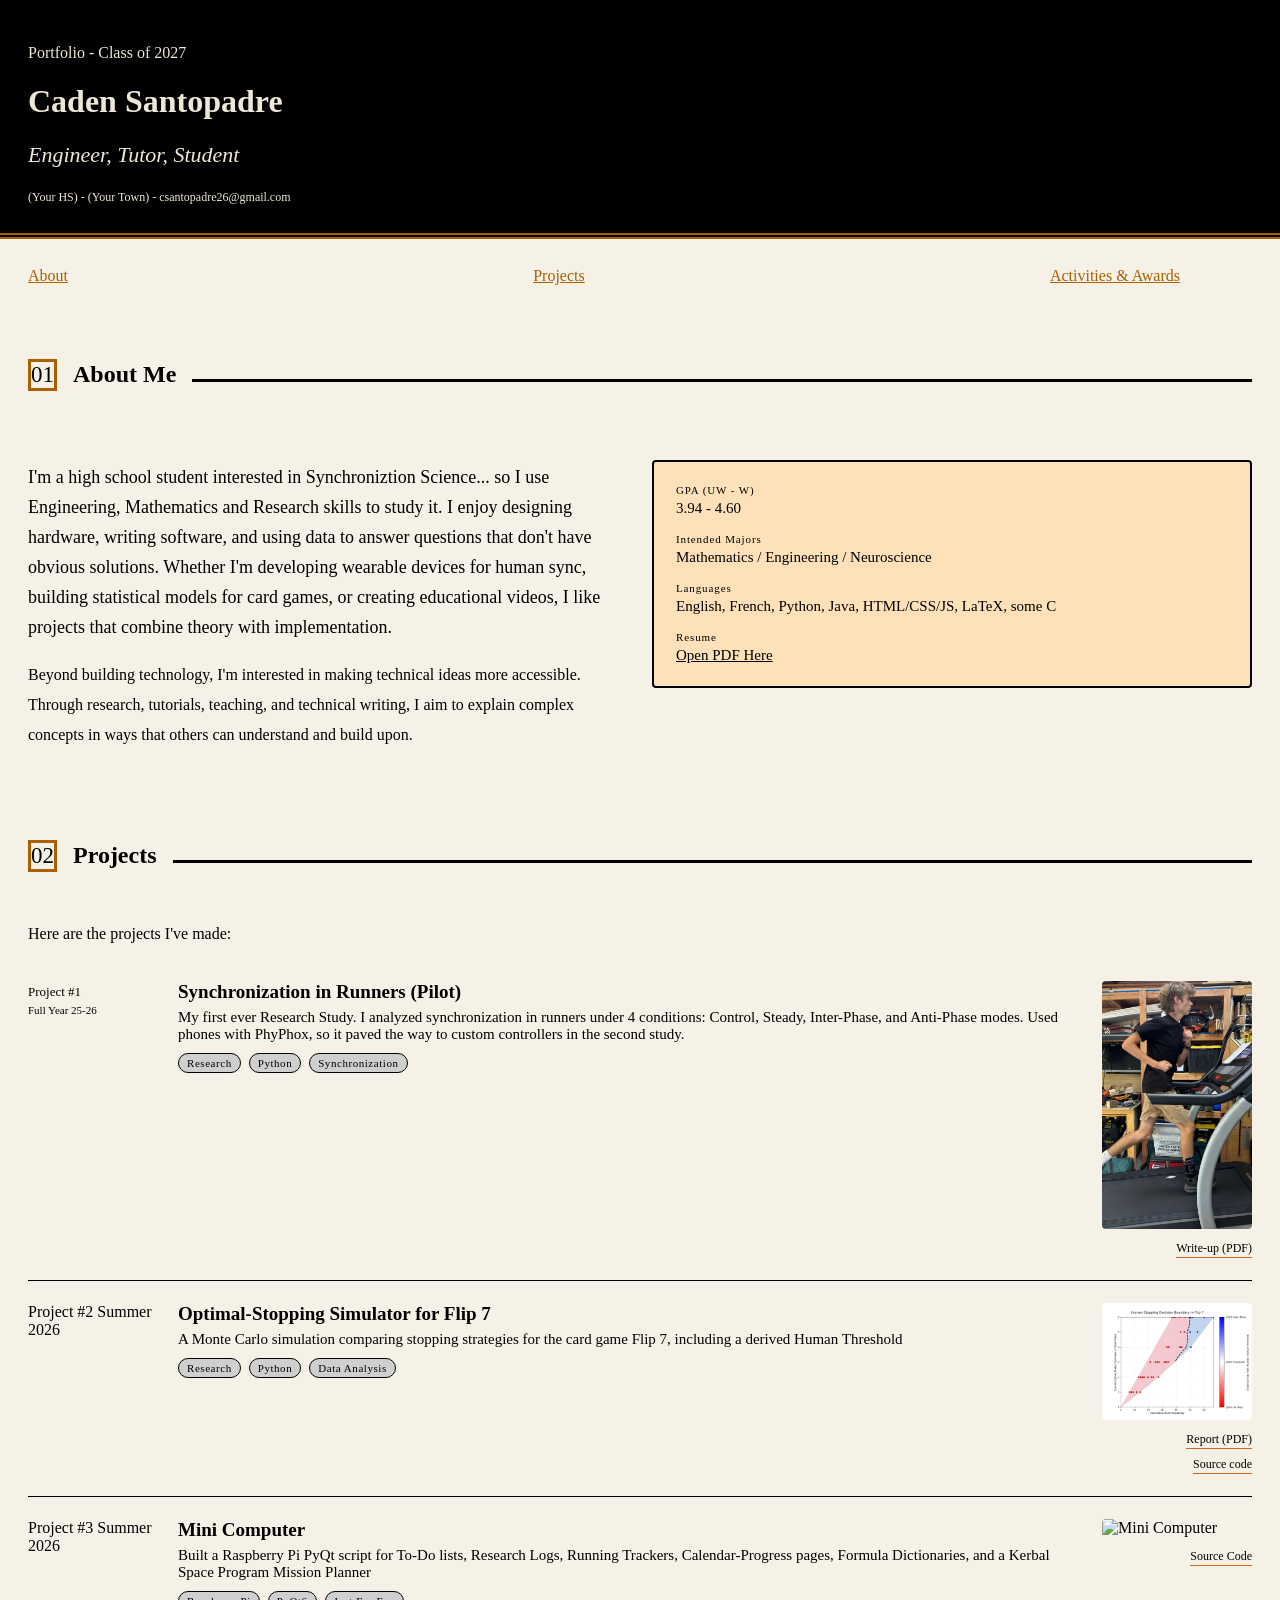
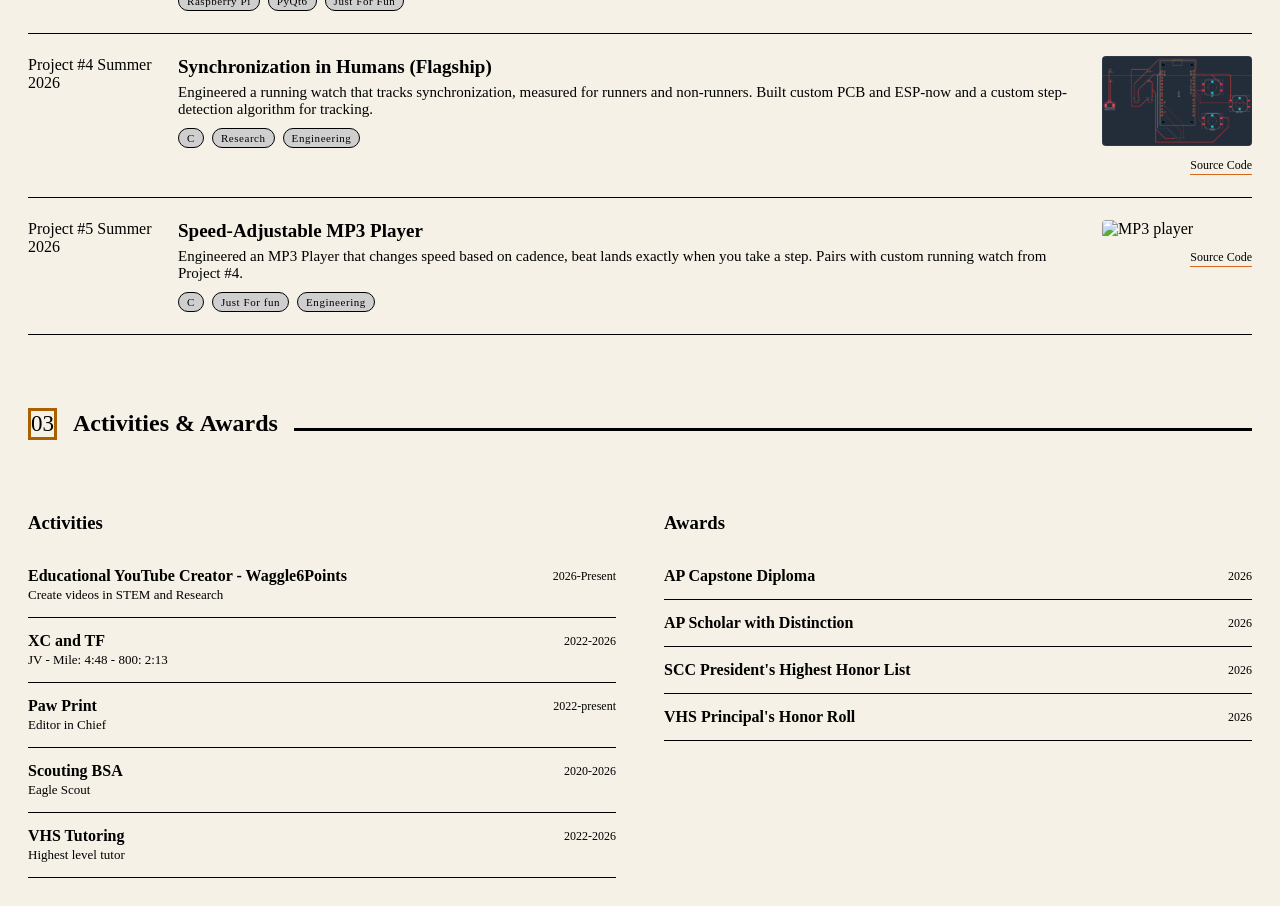
==== index.html @ 6860ecab "Rename main.html to index.html" ====
<!DOCTYPE html>
<html lang="en">
<head>
<meta charset="UTF-8">
<title>Student Portfolio</title>
<link rel="stylesheet" href="styles.css"> 
</head>

<header class="topbox">
    <div class="wrap">
        <p>Portfolio - Class of 2027</p>
        <h1>Caden Santopadre</h1>
        <p class="role">Engineer, Tutor, Student</p>
        <div class="contact">
            <span>(Your HS) - </span>
            <span>(Your Town) - </span>
            <span>csantopadre26@gmail.com</span>
        </div>
    </div>
</header>

<nav class="navigation">
    <div class="wrap">
        <a href="#about">About</a>
        <a href="#projects">Projects</a>
        <a href="#activities">Activities & Awards</a>
    </div>
</nav>

<section id="about">
    <div class="wrap">
        <div class="header">
            <span class="num">01</span>
            <h2>About Me</h2>
            <span class="line"></span>

        </div>
        <div class="about-lr">
            <div class="about-para">
                <p>I'm a high school student interested in Synchroniztion Science... so I use Engineering, Mathematics
          and Research skills to study it. I enjoy designing hardware, writing software, and using data to answer
          questions that don't have obvious solutions. Whether I'm developing wearable devices for human sync,
          building statistical models for card games, or creating educational videos, I like projects that combine
          theory with implementation.</p>
                <p>Beyond building technology, I'm interested in making technical ideas more accessible. Through research,
          tutorials, teaching, and technical writing, I aim to explain complex concepts in ways that others can
          understand and build upon.</p>
            </div>
            <dl class="about-box">
                <dt>GPA (UW - W)</dt>
                <dd>3.94 - 4.60</dd>
                
                <dt>Intended Majors</dt>
                <dd>Mathematics / Engineering / Neuroscience</dd>

                <dt>Languages</dt>
                <dd>English, French, Python, Java, HTML/CSS/JS, LaTeX, some C</dd>

                <dt>Resume</dt>
                <dd><a href="No link yet">Open PDF Here</a></dd>
            </dl>
        </div>
    </div>
</section>

<section id="projects">
  <div class="wrap">
    <div class="header">
      <span class="num">02</span>
      <h2>Projects</h2>
      <span class="line"></span>
    </div>
    <p class="section-intro">Here are the projects I've made:</p>

    <div class="ledger">

      <div class="entry">
        <div class="proj-num">Project #1
          <span class="term"> Full Year 25-26</span>
        </div>
        <div>
          <h3>Synchronization in Runners (Pilot)</h3>
          <p>My first ever Research Study. I analyzed synchronization in runners under 4 conditions:
            Control, Steady, Inter-Phase, and Anti-Phase modes. Used phones with PhyPhox, so it paved
            the way to custom controllers in the second study.
          </p>
          <div class="tags"><span>Research</span><span>Python</span><span>Synchronization</span></div>
        </div>
        <div class="right-content">
            <img src="runner.jpg" alt="Runner on treadmill" class="proj-photo">
        
            <div class="links">
            <a href="https://drive.google.com/file/d/1KT8z1zHqrezj6ENEayr7zQnGNoOQJqRx/view?usp=sharing">Write-up (PDF)</a>
            </div>
        </div>
      </div>

      <div class="entry">
        <div class="code">Project #2
          <span class="term">Summer 2026</span></div>
        <div>
          <h3>Optimal-Stopping Simulator for Flip 7</h3>
          <p>A Monte Carlo simulation comparing stopping strategies for the card game Flip 7,
          including a derived Human Threshold</p>
          <div class="tags"><span>Research</span><span>Python</span><span>Data Analysis</span></div>
        </div>
        <div class="right-content">
            <img src="flip7.png" alt="boundary decision curve" class="proj-photo">

            <div class="links">
            <a href="https://drive.google.com/file/d/1eeNgkhr_ImRXKBdpJLAiNlGz1Bfg_gyO/view?usp=sharing">Report (PDF)</a>
            <a href="https://github.com/CadenSantopadre/Flip7">Source code</a>
            </div>
        </div>
        </div>

      <div class="entry">
        <div class="code">Project #3
          <span class="term">Summer 2026</span></div>
        <div>
          <h3>Mini Computer</h3>
          <p>Built a Raspberry Pi PyQt script for To-Do lists, Research Logs, Running Trackers,
            Calendar-Progress pages, Formula Dictionaries, and a Kerbal Space Program Mission Planner
          </p>
          <div class="tags"><span>Raspberry Pi</span><span>PyQt6</span><span>Just For Fun</span></div>
        </div>
        <div class="right-content">
            <img src="no image yet" alt="Mini Computer" class="proj-photo">
            
            <div class="links">
                <a href="https://github.com/CadenSantopadre/MiniComputer">Source Code</a>
            </div>
        </div>
      </div>

      <div class="entry">
        <div class="code">Project #4
          <span class="term">Summer 2026</span></div>
        <div>
          <h3>Synchronization in Humans (Flagship)</h3>
          <p>Engineered a running watch that tracks synchronization, measured for runners and non-runners.
            Built custom PCB and ESP-now and a custom step-detection algorithm for tracking.
          </p>
          <div class="tags"><span>C</span><span>Research</span><span>Engineering</span></div>
        </div>
        <div class="right-content">
            <img src="pcb.png" alt="PCB for running watch" class="proj-photo">
            
            <div class="links">
                <a href="https://github.com/CadenSantopadre/SyncProject">Source Code</a>
            </div>
        </div>
      </div>

      <div class="entry">
        <div class="code">Project #5
          <span class="term">Summer 2026</span></div>
        <div>
          <h3>Speed-Adjustable MP3 Player</h3>
          <p>Engineered an MP3 Player that changes speed based on cadence, beat lands exactly when you take a step.
            Pairs with custom running watch from Project #4.
          </p>
          <div class="tags"><span>C</span><span>Just For fun</span><span>Engineering</span></div>
        </div>
        <div class="right-content">
            <img src="no image yet" alt="MP3 player" class="proj-photo">
            
            <div class="links">
                <a href="no link yet">Source Code</a>
            </div>
        </div>
      </div>
   </div>
  </div>
</section>

<section id="activities">
    <div class="wrap">
    <div class="header">
        <span class="num">03</span>
        <h2>Activities & Awards</h2>
        <span class="line"></span>
    </div>
    <div class="two-col">
        <div>
        <h3>Activities</h3>
        <ul>
            <li><span><span class="name">Educational YouTube Creator - Waggle6Points</span><span class="sub">Create videos in STEM and Research</span></span><span class="when">2026-Present</span></li>
            <li><span><span class="name">XC and TF</span><span class="sub">JV - Mile: 4:48 - 800: 2:13</span></span><span class="when">2022-2026</span></li>
            <li><span><span class="name">Paw Print</span><span class="sub">Editor in Chief</span></span><span class="when">2022-present</span></li>
            <li><span><span class="name">Scouting BSA</span><span class="sub">Eagle Scout</span></span><span class="when">2020-2026</span></li>
            <li><span><span class="name">VHS Tutoring</span><span class="sub">Highest level tutor</span></span><span class="when">2022-2026</span></li>
        </ul>
        </div>
        <div>
        <h3>Awards</h3>
        <ul>
            <li><span><span class="name">AP Capstone Diploma</span></span><span class="when">2026</span></li>
            <li><span><span class="name">AP Scholar with Distinction</span></span><span class="when">2026</span></li>
            <li><span><span class="name">SCC President's Highest Honor List</span></span><span class="when">2026</span></li>
            <li><span><span class="name">VHS Principal's Honor Roll</span></span><span class="when">2026</span></li>
        </ul>
        </div>
    </div>
    </div>
</section>
</body>
</html>
---- styles.css ----
body {
    background: #F5F1E6;
    font-family: Verdana;
    margin: 0;
}

a { 
    color: inherit; 
}

.wrap {
    padding: 28px;
}

header.topbox {
    background: #000000;
    color: #EDE7D6;
    border-bottom: 6px double #aa6000;
}

.topbox .role {
    font-style: italic;
    font-weight: 400;
    font-size: 22px;
}

.topbox .contact {
    font-size: 12px;
}

nav.navigation .wrap {
    display: flex;
    justify-content: space-between;
    width: 90%;
}

nav.navigation a {
    color:#aa6000
}

nav.navigation a:hover {
    color:chocolate;
    font-weight: bold;
}

.header {
    display: flex;
    align-items: baseline;
    gap: 16px;
    margin-bottom: 36px;
}

.header .num {
    font-size: 23px;
    border: 3px solid #aa6000
}

.header h2 {
    font-size: 24px;
}

.header .line {
    flex: 1;
    height: 3px;
    background: #000000
}

.about-lr {
    display: grid;
    gap: 48px;
    grid-template-columns: 1fr 600px;
    align-items: start;
}

.about-para {
    line-height: 30px;
}

.about-para p:first-child{
    font-size: 18px;
}

.about-box {
    background: #ffe1b9;
    border: 2px solid;
    border-radius: 4px;
    padding: 22px;
}

.about-box dt{
    font-size: 11px;
    letter-spacing: 0.08em;
    margin-top: 16px;
  }
.about-box dt:first-child{ 
    margin-top: 0; 
}

.about-box dd{
    margin: 4px 0 0;
    font-size: 15px;
}

.entry { 
  display: grid; 
  grid-template-columns: 130px 1fr 150px; 
  gap: 20px; 
  align-items: start; 
  padding: 22px 0; 
  border-bottom: 1px solid #000000; 
} 
.entry .proj-num { 
  font-size: 13px; 
  padding-top: 3px; 
} 
.entry .proj-num .term { 
  display:block; 
  font-size: 11px; 
  margin-top: 4px; 
} 
.entry h3 { 
  font-weight: 600; 
  font-size: 19px; 
  margin: 0 0 6px; 
} 
.entry p { 
  margin: 0; 
  font-size: 15px; 
} 
.entry .tags { 
  margin-top: 10px; 
  display:flex; 
  gap: 8px; 
  flex-wrap: wrap; 
} 
.entry .tags span { 
  font-size: 11px; 
  letter-spacing: 0.05em; 
  background: #cfcfcf; 
  border: 1px solid #000000; 
  padding: 3px 8px; 
  border-radius: 20px; 
} 
.entry .right-content {
  display: flex;
  flex-direction: column;
  gap: 12px;
  align-items: flex-end;
}
.entry .proj-photo {
  width: 100%;
  height: auto;
  border-radius: 4px;
  object-fit: cover;
}
.entry .links { 
  display:flex; 
  flex-direction: column; 
  gap: 8px; 
  align-items: flex-end; 
  min-width: 120px; 
} 
.entry .links a { 
  font-size: 12px; 
  text-decoration: none; 
  border-bottom: 1px solid chocolate; 
  padding-bottom: 1px; 
} 
.entry .links a:hover { 
  color: chocolate; 
}

.two-col{
    display:grid;
    grid-template-columns: 1fr 1fr;
    gap: 48px;
}

ul {
    list-style: none; margin:0; padding:0;
}

li{
    padding: 14px 0;
    border-bottom: 1px solid #000000;
    display:flex;
    justify-content: space-between;
    gap: 12px;
}
  
.name{
    font-weight: 600;
}

.when{
    font-size: 12px;
    white-space: nowrap;
    padding-top: 2px;
}

.sub{
    display:block;
    font-size: 13px;
    margin-top: 2px;
}
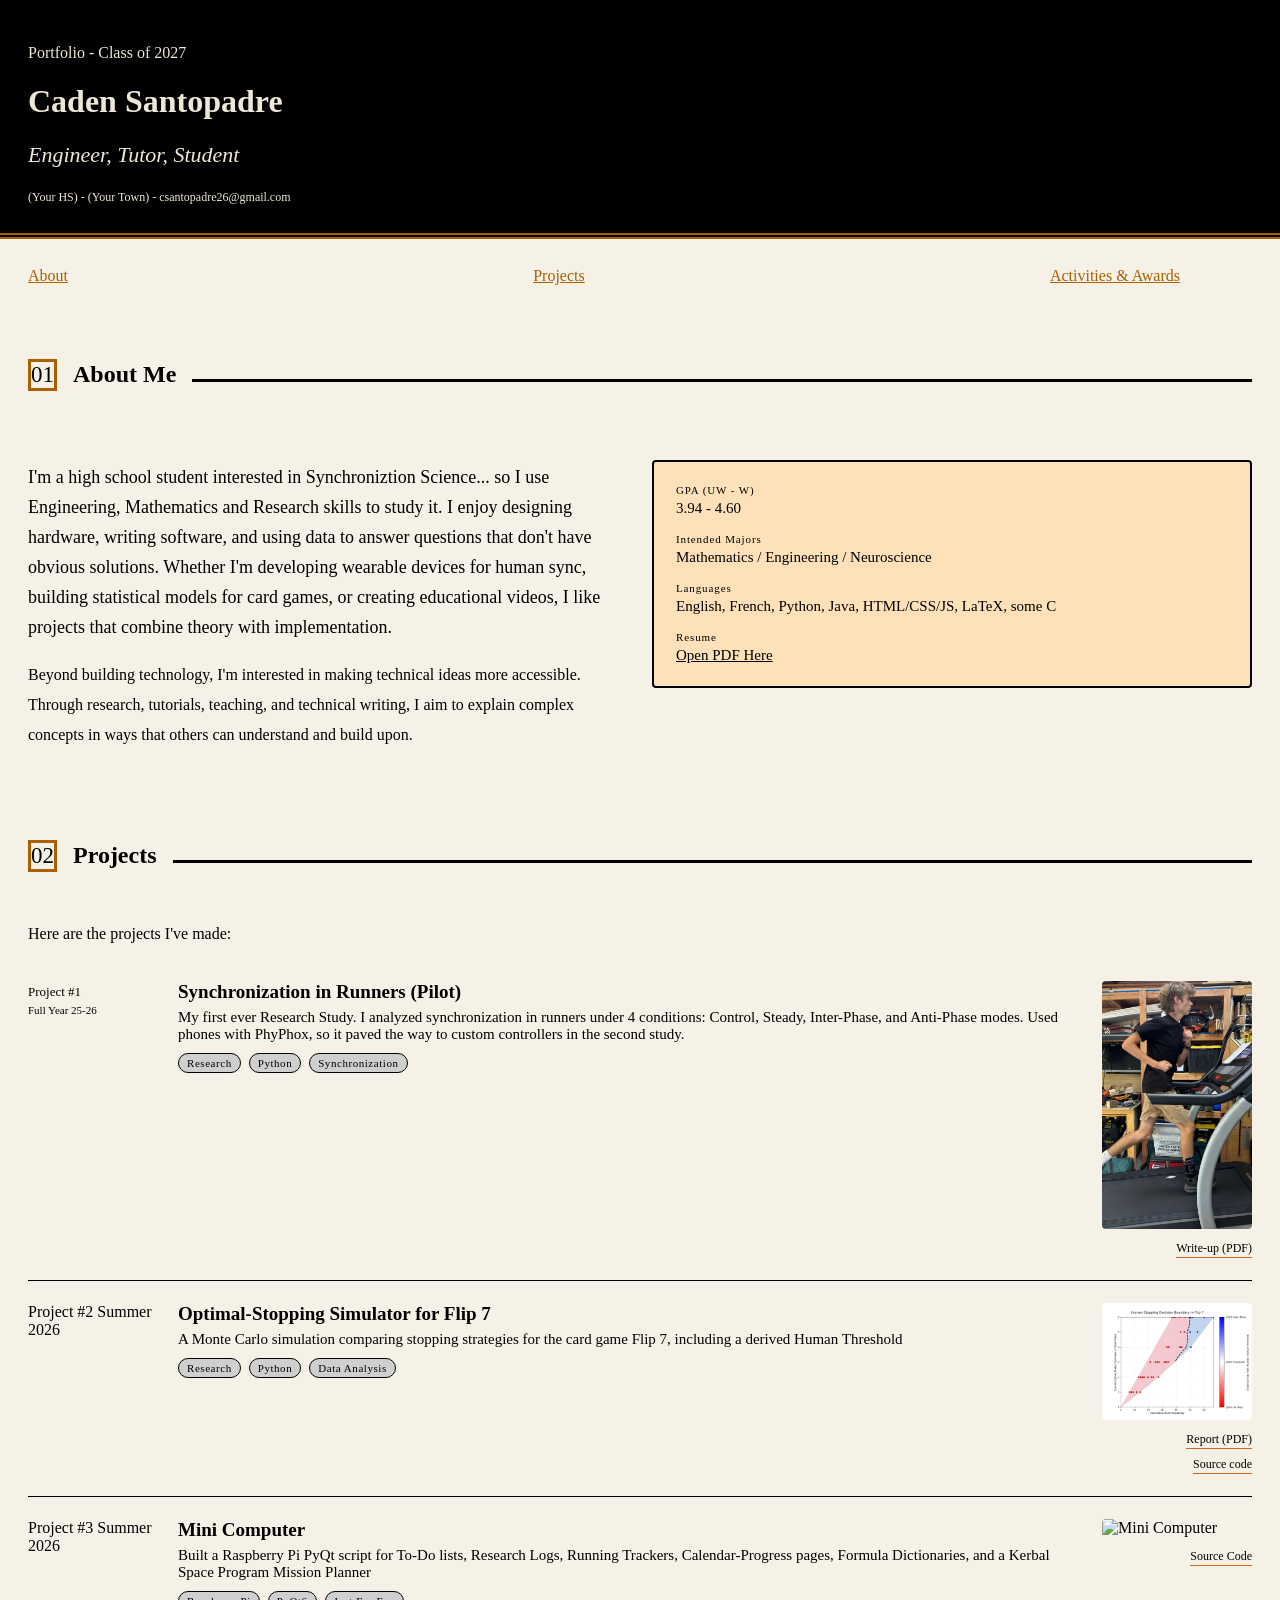
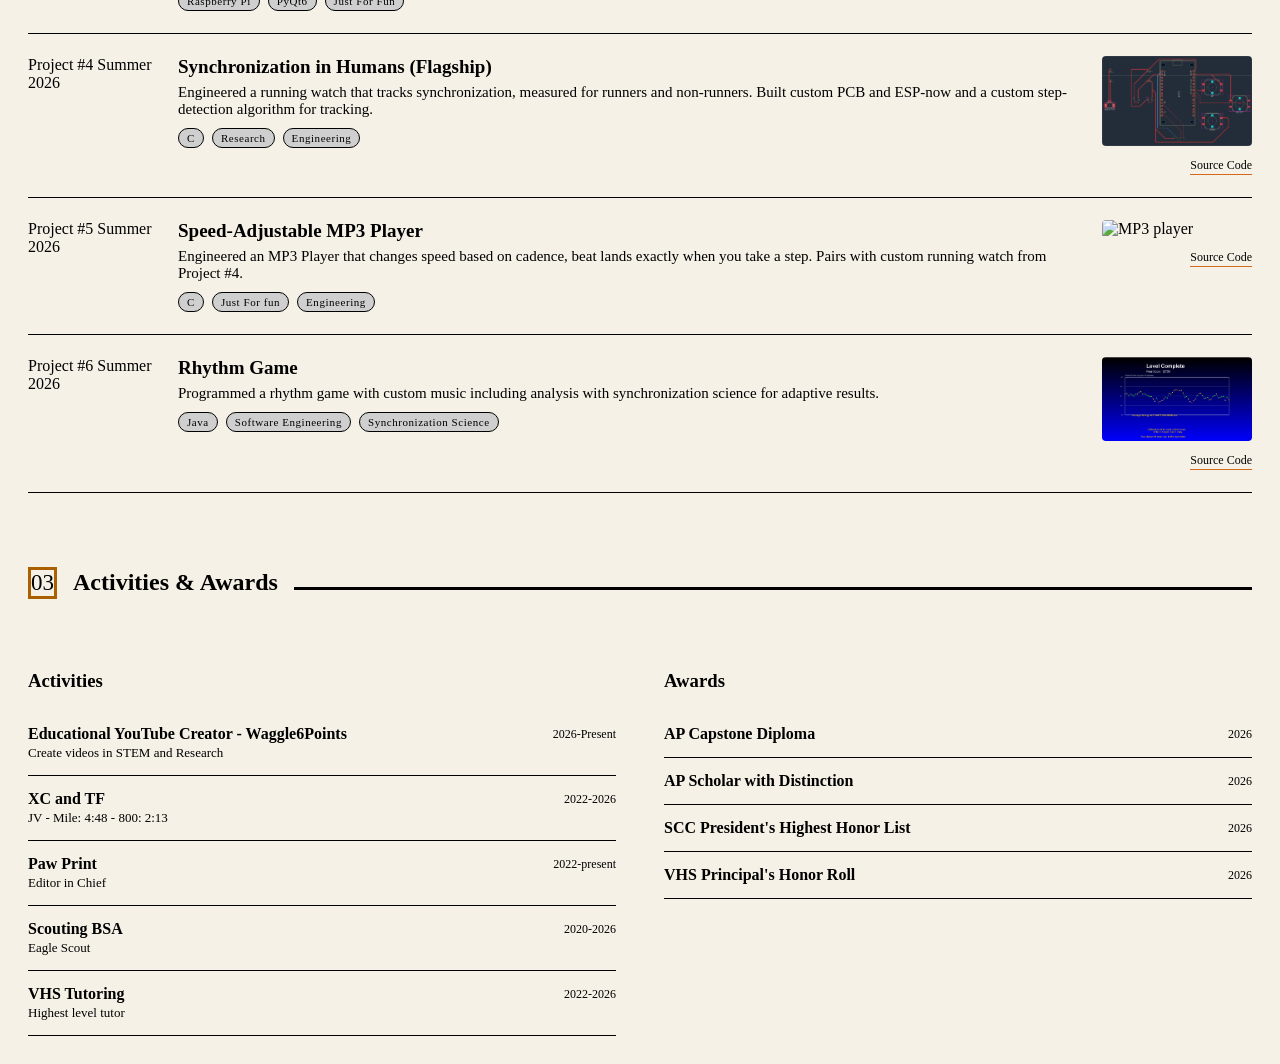
==== commit 15151686: "renamed index" ====
--- a/index.html
+++ b/index.html
@@ -170,6 +170,24 @@
             </div>
         </div>
       </div>
+
+      <div class="entry">
+        <div class="code">Project #6
+          <span class="term">Summer 2026</span></div>
+        <div>
+          <h3>Rhythm Game</h3>
+          <p>Programmed a rhythm game with custom music including analysis with synchronization science for adaptive results.
+          </p>
+          <div class="tags"><span>Java</span><span>Software Engineering</span><span>Synchronization Science</span></div>
+        </div>
+        <div class="right-content">
+            <img src="rhythm.png" alt="Rhythm Game" class="proj-photo">
+            
+            <div class="links">
+                <a href="no link yet">Source Code</a>
+            </div>
+        </div>
+      </div>
    </div>
   </div>
 </section>
@@ -205,4 +223,4 @@
     </div>
 </section>
 </body>
-</html>
+</html>
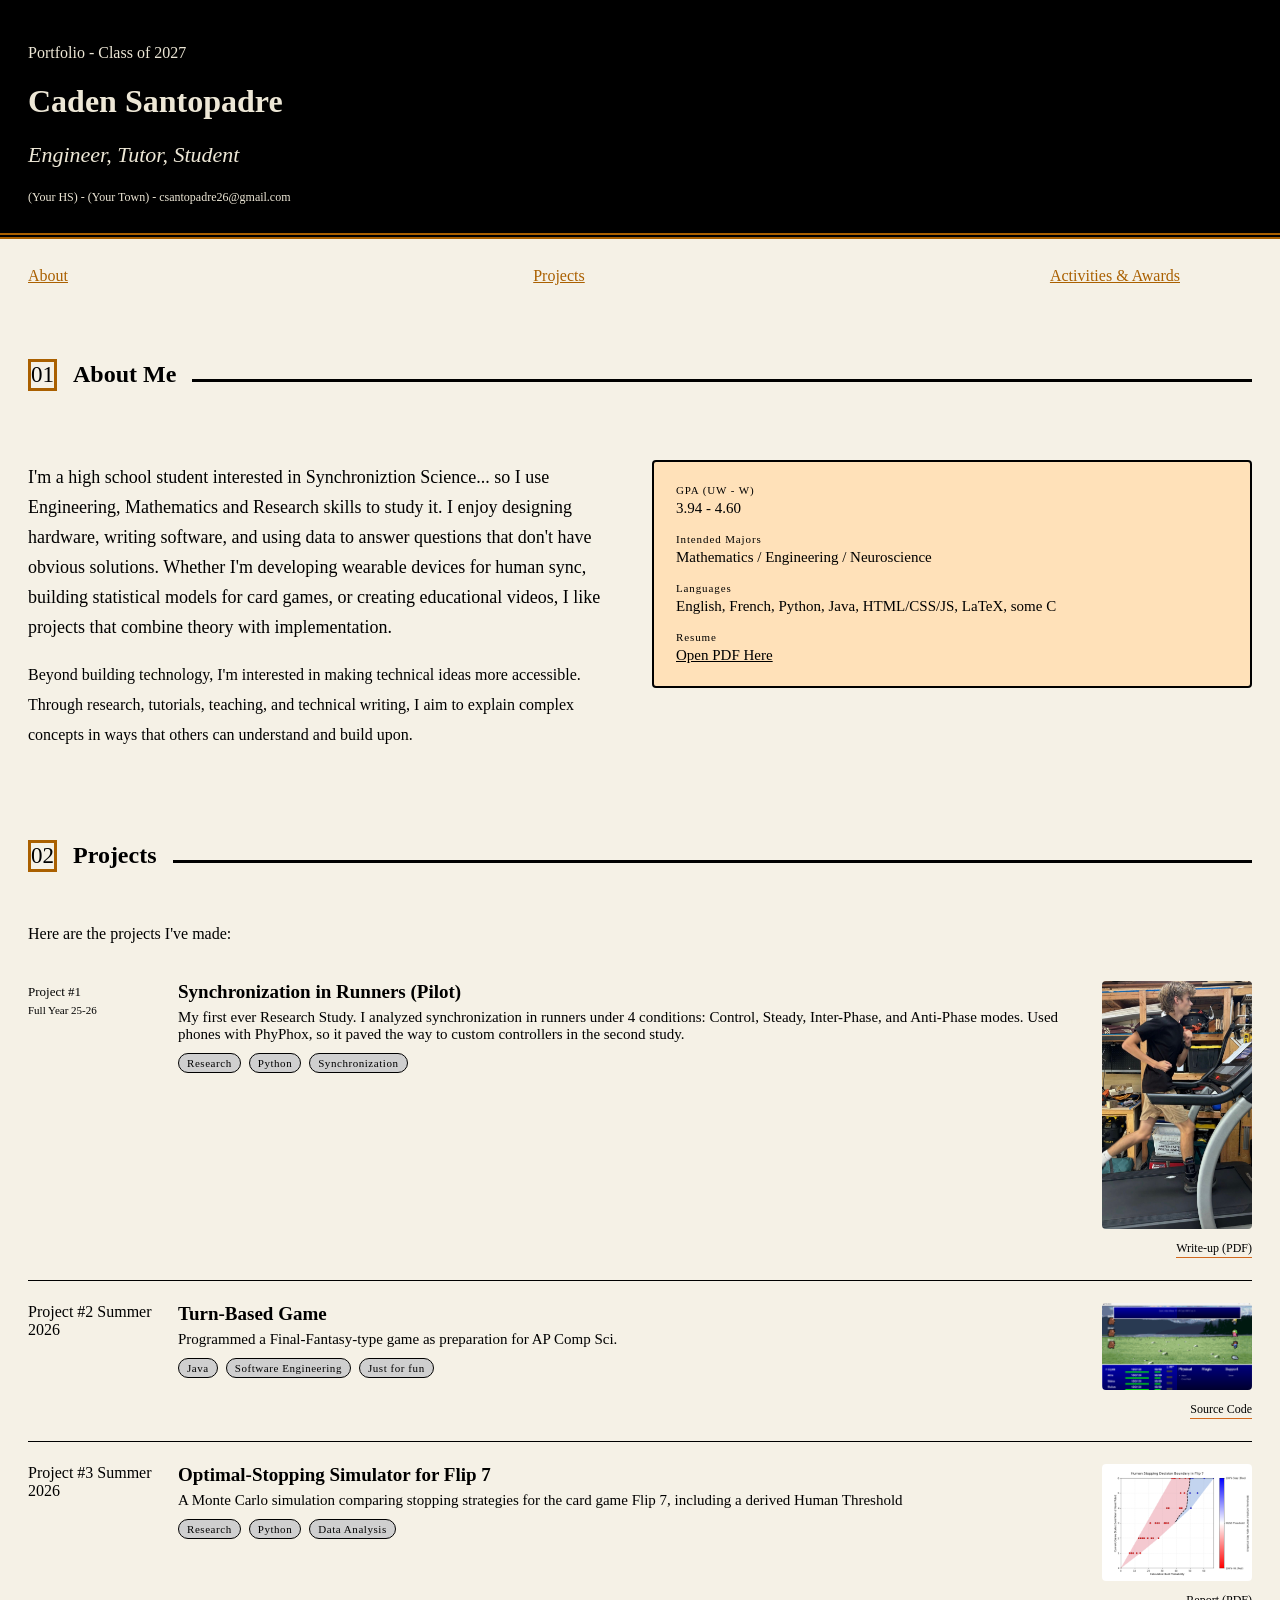
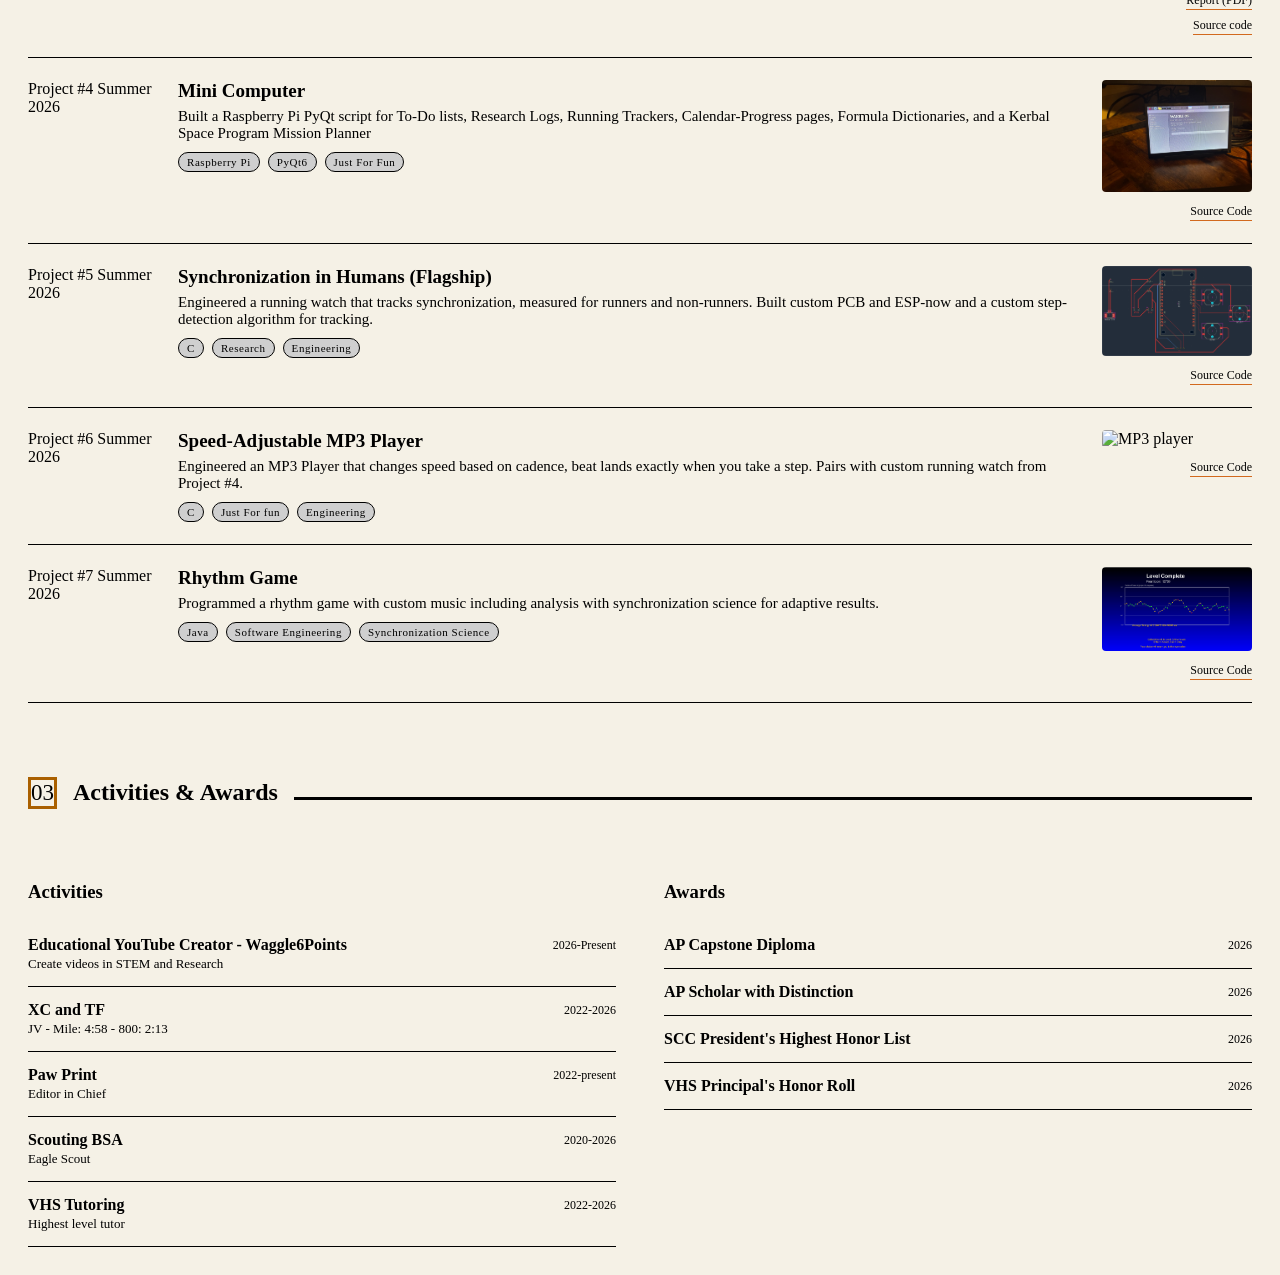
==== commit 66ccc582: "added more pictures" ====
--- a/index.html
+++ b/index.html
@@ -99,6 +99,24 @@
         <div class="code">Project #2
           <span class="term">Summer 2026</span></div>
         <div>
+          <h3>Turn-Based Game</h3>
+          <p>Programmed a Final-Fantasy-type game as preparation for AP Comp Sci.
+          </p>
+          <div class="tags"><span>Java</span><span>Software Engineering</span><span>Just for fun</span></div>
+        </div>
+        <div class="right-content">
+            <img src="game.png" alt="Rhythm Game" class="proj-photo">
+            
+            <div class="links">
+                <a href="https://github.com/CadenSantopadre/Game-attempt-2">Source Code</a>
+            </div>
+        </div>
+      </div>
+
+      <div class="entry">
+        <div class="code">Project #3
+          <span class="term">Summer 2026</span></div>
+        <div>
           <h3>Optimal-Stopping Simulator for Flip 7</h3>
           <p>A Monte Carlo simulation comparing stopping strategies for the card game Flip 7,
           including a derived Human Threshold</p>
@@ -115,7 +133,7 @@
         </div>
 
       <div class="entry">
-        <div class="code">Project #3
+        <div class="code">Project #4
           <span class="term">Summer 2026</span></div>
         <div>
           <h3>Mini Computer</h3>
@@ -125,7 +143,7 @@
           <div class="tags"><span>Raspberry Pi</span><span>PyQt6</span><span>Just For Fun</span></div>
         </div>
         <div class="right-content">
-            <img src="no image yet" alt="Mini Computer" class="proj-photo">
+            <img src="mini.png" alt="Mini Computer" class="proj-photo">
             
             <div class="links">
                 <a href="https://github.com/CadenSantopadre/MiniComputer">Source Code</a>
@@ -134,7 +152,7 @@
       </div>
 
       <div class="entry">
-        <div class="code">Project #4
+        <div class="code">Project #5
           <span class="term">Summer 2026</span></div>
         <div>
           <h3>Synchronization in Humans (Flagship)</h3>
@@ -153,7 +171,7 @@
       </div>
 
       <div class="entry">
-        <div class="code">Project #5
+        <div class="code">Project #6
           <span class="term">Summer 2026</span></div>
         <div>
           <h3>Speed-Adjustable MP3 Player</h3>
@@ -172,7 +190,7 @@
       </div>
 
       <div class="entry">
-        <div class="code">Project #6
+        <div class="code">Project #7
           <span class="term">Summer 2026</span></div>
         <div>
           <h3>Rhythm Game</h3>
@@ -184,7 +202,7 @@
             <img src="rhythm.png" alt="Rhythm Game" class="proj-photo">
             
             <div class="links">
-                <a href="no link yet">Source Code</a>
+                <a href="https://github.com/CadenSantopadre/SyncGame">Source Code</a>
             </div>
         </div>
       </div>
@@ -204,7 +222,7 @@
         <h3>Activities</h3>
         <ul>
             <li><span><span class="name">Educational YouTube Creator - Waggle6Points</span><span class="sub">Create videos in STEM and Research</span></span><span class="when">2026-Present</span></li>
-            <li><span><span class="name">XC and TF</span><span class="sub">JV - Mile: 4:48 - 800: 2:13</span></span><span class="when">2022-2026</span></li>
+            <li><span><span class="name">XC and TF</span><span class="sub">JV - Mile: 4:58 - 800: 2:13</span></span><span class="when">2022-2026</span></li>
             <li><span><span class="name">Paw Print</span><span class="sub">Editor in Chief</span></span><span class="when">2022-present</span></li>
             <li><span><span class="name">Scouting BSA</span><span class="sub">Eagle Scout</span></span><span class="when">2020-2026</span></li>
             <li><span><span class="name">VHS Tutoring</span><span class="sub">Highest level tutor</span></span><span class="when">2022-2026</span></li>
@@ -223,4 +241,4 @@
     </div>
 </section>
 </body>
-</html>+</html>
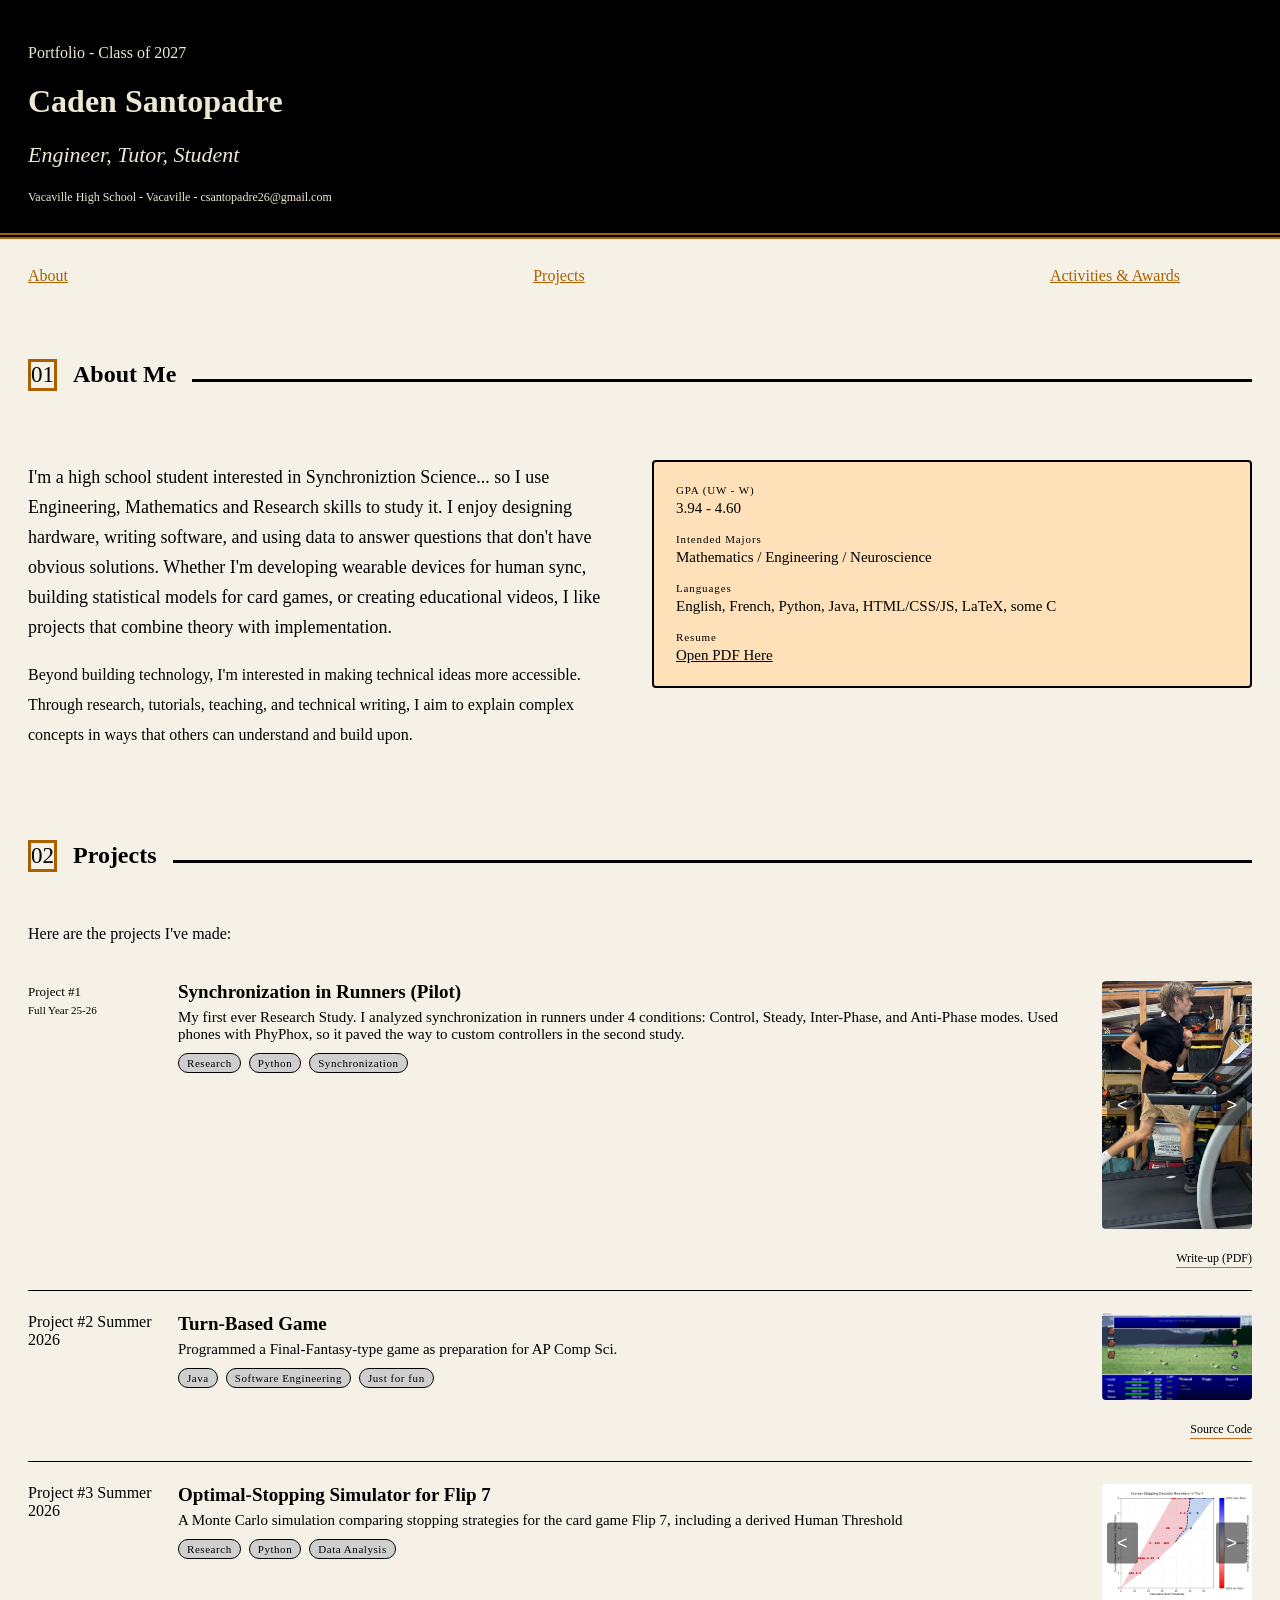
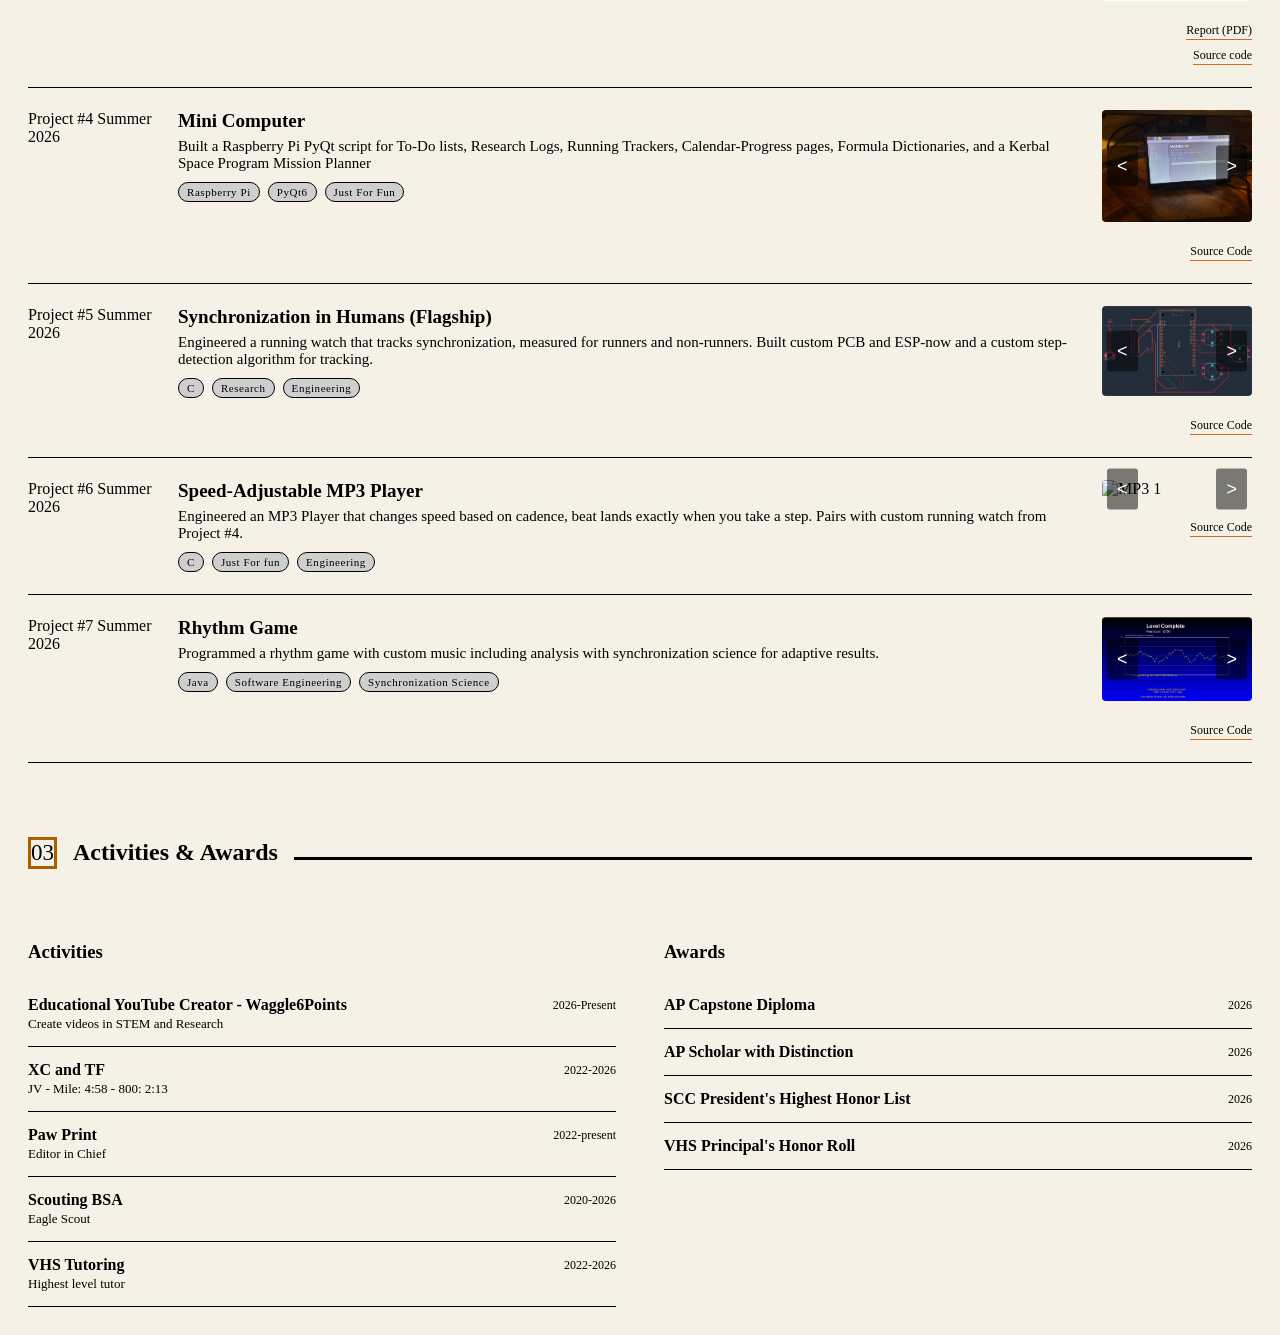
==== commit 64334c32: "added more pictures and buttons to move them" ====
--- a/index.html
+++ b/index.html
@@ -12,8 +12,8 @@
         <h1>Caden Santopadre</h1>
         <p class="role">Engineer, Tutor, Student</p>
         <div class="contact">
-            <span>(Your HS) - </span>
-            <span>(Your Town) - </span>
+            <span>Vacaville High School - </span>
+            <span>Vacaville - </span>
             <span>csantopadre26@gmail.com</span>
         </div>
     </div>
@@ -70,145 +70,180 @@
       <h2>Projects</h2>
       <span class="line"></span>
     </div>
+    
     <p class="section-intro">Here are the projects I've made:</p>
-
+    
     <div class="ledger">
-
-      <div class="entry">
-        <div class="proj-num">Project #1
-          <span class="term"> Full Year 25-26</span>
-        </div>
+      
+      <!-- Project #1 -->
+      <div class="entry">
+        <div class="proj-num">Project #1 <span class="term">Full Year 25-26</span></div>
         <div>
           <h3>Synchronization in Runners (Pilot)</h3>
-          <p>My first ever Research Study. I analyzed synchronization in runners under 4 conditions:
-            Control, Steady, Inter-Phase, and Anti-Phase modes. Used phones with PhyPhox, so it paved
-            the way to custom controllers in the second study.
-          </p>
+          <p>My first ever Research Study. I analyzed synchronization in runners under 4 conditions: Control, Steady, Inter-Phase, and Anti-Phase modes. Used phones with PhyPhox, so it paved the way to custom controllers in the second study.</p>
           <div class="tags"><span>Research</span><span>Python</span><span>Synchronization</span></div>
         </div>
         <div class="right-content">
-            <img src="runner.jpg" alt="Runner on treadmill" class="proj-photo">
-        
-            <div class="links">
+          <div class="slider-container" id="slider-1">
+            <button class="prev-btn" onclick="moveSlide('slider-1', -1)">&lt;</button>
+            <div class="slides">
+              <img src="runner.png" alt="Runner 1" class="proj-photo active">
+              <img src="runner2.png" alt="Runner 2" class="proj-photo">
+              <img src="runner3.png" alt="Runner 3" class="proj-photo">
+              <img src="runner4.png" alt="Runner 4" class="proj-photo">
+            </div>
+            <button class="next-btn" onclick="moveSlide('slider-1', 1)">&gt;</button>
+          </div>
+          <div class="links">
             <a href="https://drive.google.com/file/d/1KT8z1zHqrezj6ENEayr7zQnGNoOQJqRx/view?usp=sharing">Write-up (PDF)</a>
-            </div>
-        </div>
-      </div>
-
-      <div class="entry">
-        <div class="code">Project #2
-          <span class="term">Summer 2026</span></div>
+          </div>
+        </div>
+      </div>
+
+      <!-- Project #2 -->
+      <div class="entry">
+        <div class="code">Project #2 <span class="term">Summer 2026</span></div>
         <div>
           <h3>Turn-Based Game</h3>
-          <p>Programmed a Final-Fantasy-type game as preparation for AP Comp Sci.
-          </p>
+          <p>Programmed a Final-Fantasy-type game as preparation for AP Comp Sci.</p>
           <div class="tags"><span>Java</span><span>Software Engineering</span><span>Just for fun</span></div>
         </div>
         <div class="right-content">
-            <img src="game.png" alt="Rhythm Game" class="proj-photo">
-            
-            <div class="links">
-                <a href="https://github.com/CadenSantopadre/Game-attempt-2">Source Code</a>
-            </div>
-        </div>
-      </div>
-
-      <div class="entry">
-        <div class="code">Project #3
-          <span class="term">Summer 2026</span></div>
+          <div class="slider-container" id="slider-2">
+            <div class="slides">
+              <img src="game.png" alt="Game 1" class="proj-photo active">
+            </div>
+          </div>
+          <div class="links">
+            <a href="https://github.com/CadenSantopadre/Game-attempt-2">Source Code</a>
+          </div>
+        </div>
+      </div>
+
+      <!-- Project #3 -->
+      <div class="entry">
+        <div class="code">Project #3 <span class="term">Summer 2026</span></div>
         <div>
           <h3>Optimal-Stopping Simulator for Flip 7</h3>
-          <p>A Monte Carlo simulation comparing stopping strategies for the card game Flip 7,
-          including a derived Human Threshold</p>
+          <p>A Monte Carlo simulation comparing stopping strategies for the card game Flip 7, including a derived Human Threshold</p>
           <div class="tags"><span>Research</span><span>Python</span><span>Data Analysis</span></div>
         </div>
         <div class="right-content">
-            <img src="flip7.png" alt="boundary decision curve" class="proj-photo">
-
-            <div class="links">
+          <div class="slider-container" id="slider-3">
+            <button class="prev-btn" onclick="moveSlide('slider-3', -1)">&lt;</button>
+            <div class="slides">
+              <img src="flip7.png" alt="Flip 7 Analysis 1" class="proj-photo active">
+              <img src="flip72.png" alt="Flip 7 Analysis 2" class="proj-photo">
+              <img src="flip73.png" alt="Flip 7 Analysis 3" class="proj-photo">
+            </div>
+            <button class="next-btn" onclick="moveSlide('slider-3', 1)">&gt;</button>
+          </div>
+          <div class="links">
             <a href="https://drive.google.com/file/d/1eeNgkhr_ImRXKBdpJLAiNlGz1Bfg_gyO/view?usp=sharing">Report (PDF)</a>
             <a href="https://github.com/CadenSantopadre/Flip7">Source code</a>
-            </div>
-        </div>
-        </div>
-
-      <div class="entry">
-        <div class="code">Project #4
-          <span class="term">Summer 2026</span></div>
+          </div>
+        </div>
+      </div>
+
+      <!-- Project #4 -->
+      <div class="entry">
+        <div class="code">Project #4 <span class="term">Summer 2026</span></div>
         <div>
           <h3>Mini Computer</h3>
-          <p>Built a Raspberry Pi PyQt script for To-Do lists, Research Logs, Running Trackers,
-            Calendar-Progress pages, Formula Dictionaries, and a Kerbal Space Program Mission Planner
-          </p>
+          <p>Built a Raspberry Pi PyQt script for To-Do lists, Research Logs, Running Trackers, Calendar-Progress pages, Formula Dictionaries, and a Kerbal Space Program Mission Planner</p>
           <div class="tags"><span>Raspberry Pi</span><span>PyQt6</span><span>Just For Fun</span></div>
         </div>
         <div class="right-content">
-            <img src="mini.png" alt="Mini Computer" class="proj-photo">
-            
-            <div class="links">
-                <a href="https://github.com/CadenSantopadre/MiniComputer">Source Code</a>
-            </div>
-        </div>
-      </div>
-
-      <div class="entry">
-        <div class="code">Project #5
-          <span class="term">Summer 2026</span></div>
+          <div class="slider-container" id="slider-4">
+            <button class="prev-btn" onclick="moveSlide('slider-4', -1)">&lt;</button>
+            <div class="slides">
+              <img src="mini.png" alt="Mini Computer 1" class="proj-photo active">
+              <img src="mini2.png" alt="Mini Computer 2" class="proj-photo">
+              <img src="mini3.png" alt="Mini Computer 3" class="proj-photo">
+            </div>
+            <button class="next-btn" onclick="moveSlide('slider-4', 1)">&gt;</button>
+          </div>
+          <div class="links">
+            <a href="https://github.com/CadenSantopadre/MiniComputer">Source Code</a>
+          </div>
+        </div>
+      </div>
+
+      <!-- Project #5 -->
+      <div class="entry">
+        <div class="code">Project #5 <span class="term">Summer 2026</span></div>
         <div>
           <h3>Synchronization in Humans (Flagship)</h3>
-          <p>Engineered a running watch that tracks synchronization, measured for runners and non-runners.
-            Built custom PCB and ESP-now and a custom step-detection algorithm for tracking.
-          </p>
+          <p>Engineered a running watch that tracks synchronization, measured for runners and non-runners. Built custom PCB and ESP-now and a custom step-detection algorithm for tracking.</p>
           <div class="tags"><span>C</span><span>Research</span><span>Engineering</span></div>
         </div>
         <div class="right-content">
-            <img src="pcb.png" alt="PCB for running watch" class="proj-photo">
-            
-            <div class="links">
-                <a href="https://github.com/CadenSantopadre/SyncProject">Source Code</a>
-            </div>
-        </div>
-      </div>
-
-      <div class="entry">
-        <div class="code">Project #6
-          <span class="term">Summer 2026</span></div>
+          <div class="slider-container" id="slider-5">
+            <button class="prev-btn" onclick="moveSlide('slider-5', -1)">&lt;</button>
+            <div class="slides">
+              <img src="pcb.png" alt="Sync Device 1" class="proj-photo active">
+              <img src="pcb2.png" alt="Sync Device 2" class="proj-photo">
+              <img src="pcb3.png" alt="Sync Device 3" class="proj-photo">
+            </div>
+            <button class="next-btn" onclick="moveSlide('slider-5', 1)">&gt;</button>
+          </div>
+          <div class="links">
+            <a href="https://github.com/CadenSantopadre/SyncProject">Source Code</a>
+          </div>
+        </div>
+      </div>
+
+      <!-- Project #6 -->
+      <div class="entry">
+        <div class="code">Project #6 <span class="term">Summer 2026</span></div>
         <div>
           <h3>Speed-Adjustable MP3 Player</h3>
-          <p>Engineered an MP3 Player that changes speed based on cadence, beat lands exactly when you take a step.
-            Pairs with custom running watch from Project #4.
-          </p>
+          <p>Engineered an MP3 Player that changes speed based on cadence, beat lands exactly when you take a step. Pairs with custom running watch from Project #4.</p>
           <div class="tags"><span>C</span><span>Just For fun</span><span>Engineering</span></div>
         </div>
         <div class="right-content">
-            <img src="no image yet" alt="MP3 player" class="proj-photo">
-            
-            <div class="links">
-                <a href="no link yet">Source Code</a>
-            </div>
-        </div>
-      </div>
-
-      <div class="entry">
-        <div class="code">Project #7
-          <span class="term">Summer 2026</span></div>
+          <div class="slider-container" id="slider-6">
+            <button class="prev-btn" onclick="moveSlide('slider-6', -1)">&lt;</button>
+            <div class="slides">
+              <img src="mp3.png" alt="MP3 1" class="proj-photo active">
+              <img src="mp32.png" alt="MP3 2" class="proj-photo">
+              <img src="mp33.png" alt="MP3 3" class="proj-photo">
+            </div>
+            <button class="next-btn" onclick="moveSlide('slider-6', 1)">&gt;</button>
+          </div>
+          <div class="links">
+            <a href="no link yet">Source Code</a>
+          </div>
+        </div>
+      </div>
+
+      <!-- Project #7 -->
+      <div class="entry">
+        <div class="code">Project #7 <span class="term">Summer 2026</span></div>
         <div>
           <h3>Rhythm Game</h3>
-          <p>Programmed a rhythm game with custom music including analysis with synchronization science for adaptive results.
-          </p>
+          <p>Programmed a rhythm game with custom music including analysis with synchronization science for adaptive results.</p>
           <div class="tags"><span>Java</span><span>Software Engineering</span><span>Synchronization Science</span></div>
         </div>
         <div class="right-content">
-            <img src="rhythm.png" alt="Rhythm Game" class="proj-photo">
-            
-            <div class="links">
-                <a href="https://github.com/CadenSantopadre/SyncGame">Source Code</a>
-            </div>
-        </div>
-      </div>
-   </div>
+          <div class="slider-container" id="slider-7">
+            <button class="prev-btn" onclick="moveSlide('slider-7', -1)">&lt;</button>
+            <div class="slides">
+              <img src="rhythm.png" alt="Rhythm 1" class="proj-photo active">
+              <img src="rhythm2.png" alt="Rhythm 2" class="proj-photo">
+            </div>
+            <button class="next-btn" onclick="moveSlide('slider-7', 1)">&gt;</button>
+          </div>
+          <div class="links">
+            <a href="https://github.com/CadenSantopadre/SyncGame">Source Code</a>
+          </div>
+        </div>
+      </div>
+
+    </div>
   </div>
 </section>
+
 
 <section id="activities">
     <div class="wrap">
@@ -241,4 +276,34 @@
     </div>
 </section>
 </body>
+
+<script>
+function moveSlide(sliderId, direction) {
+  const container = document.getElementById(sliderId);
+  const slides = container.querySelectorAll('.slides .proj-photo');
+  let activeIndex = -1;
+
+  // Find the index of the current active image
+  slides.forEach((slide, index) => {
+    if (slide.classList.contains('active')) {
+      activeIndex = index;
+    }
+  });
+
+  // Remove active status from current image
+  slides[activeIndex].classList.remove('active');
+
+  // Calculate new index with looping logic
+  let newIndex = activeIndex + direction;
+  if (newIndex >= slides.length) {
+    newIndex = 0;
+  } else if (newIndex < 0) {
+    newIndex = slides.length - 1;
+  }
+
+  // Set new active image
+  slides[newIndex].classList.add('active');
+}
+</script>
+
 </html>
--- a/styles.css
+++ b/styles.css
@@ -203,3 +203,48 @@
     font-size: 13px;
     margin-top: 2px;
 }
+
+.slider-container {
+  position: relative;
+  width: 100%;
+  max-width: 300px; /* Match your existing image width */
+  margin-bottom: 10px;
+}
+
+.slides {
+  position: relative;
+  width: 100%;
+}
+
+.slides .proj-photo {
+  display: none; /* Hide all images by default */
+  width: 100%;
+  height: auto;
+}
+
+.slides .proj-photo.active {
+  display: block; /* Only show the active image */
+}
+
+/* Arrow Button Styling */
+.prev-btn, .next-btn {
+  position: absolute;
+  top: 50%;
+  transform: translateY(-50%);
+  background-color: rgba(0, 0, 0, 0.5);
+  color: white;
+  border: none;
+  padding: 10px;
+  cursor: pointer;
+  z-index: 10;
+  font-size: 18px;
+  border-radius: 3px;
+  transition: background-color 0.3s;
+}
+
+.prev-btn:hover, .next-btn:hover {
+  background-color: rgba(0, 0, 0, 0.8);
+}
+
+.prev-btn { left: 5px; }
+.next-btn { right: 5px; }
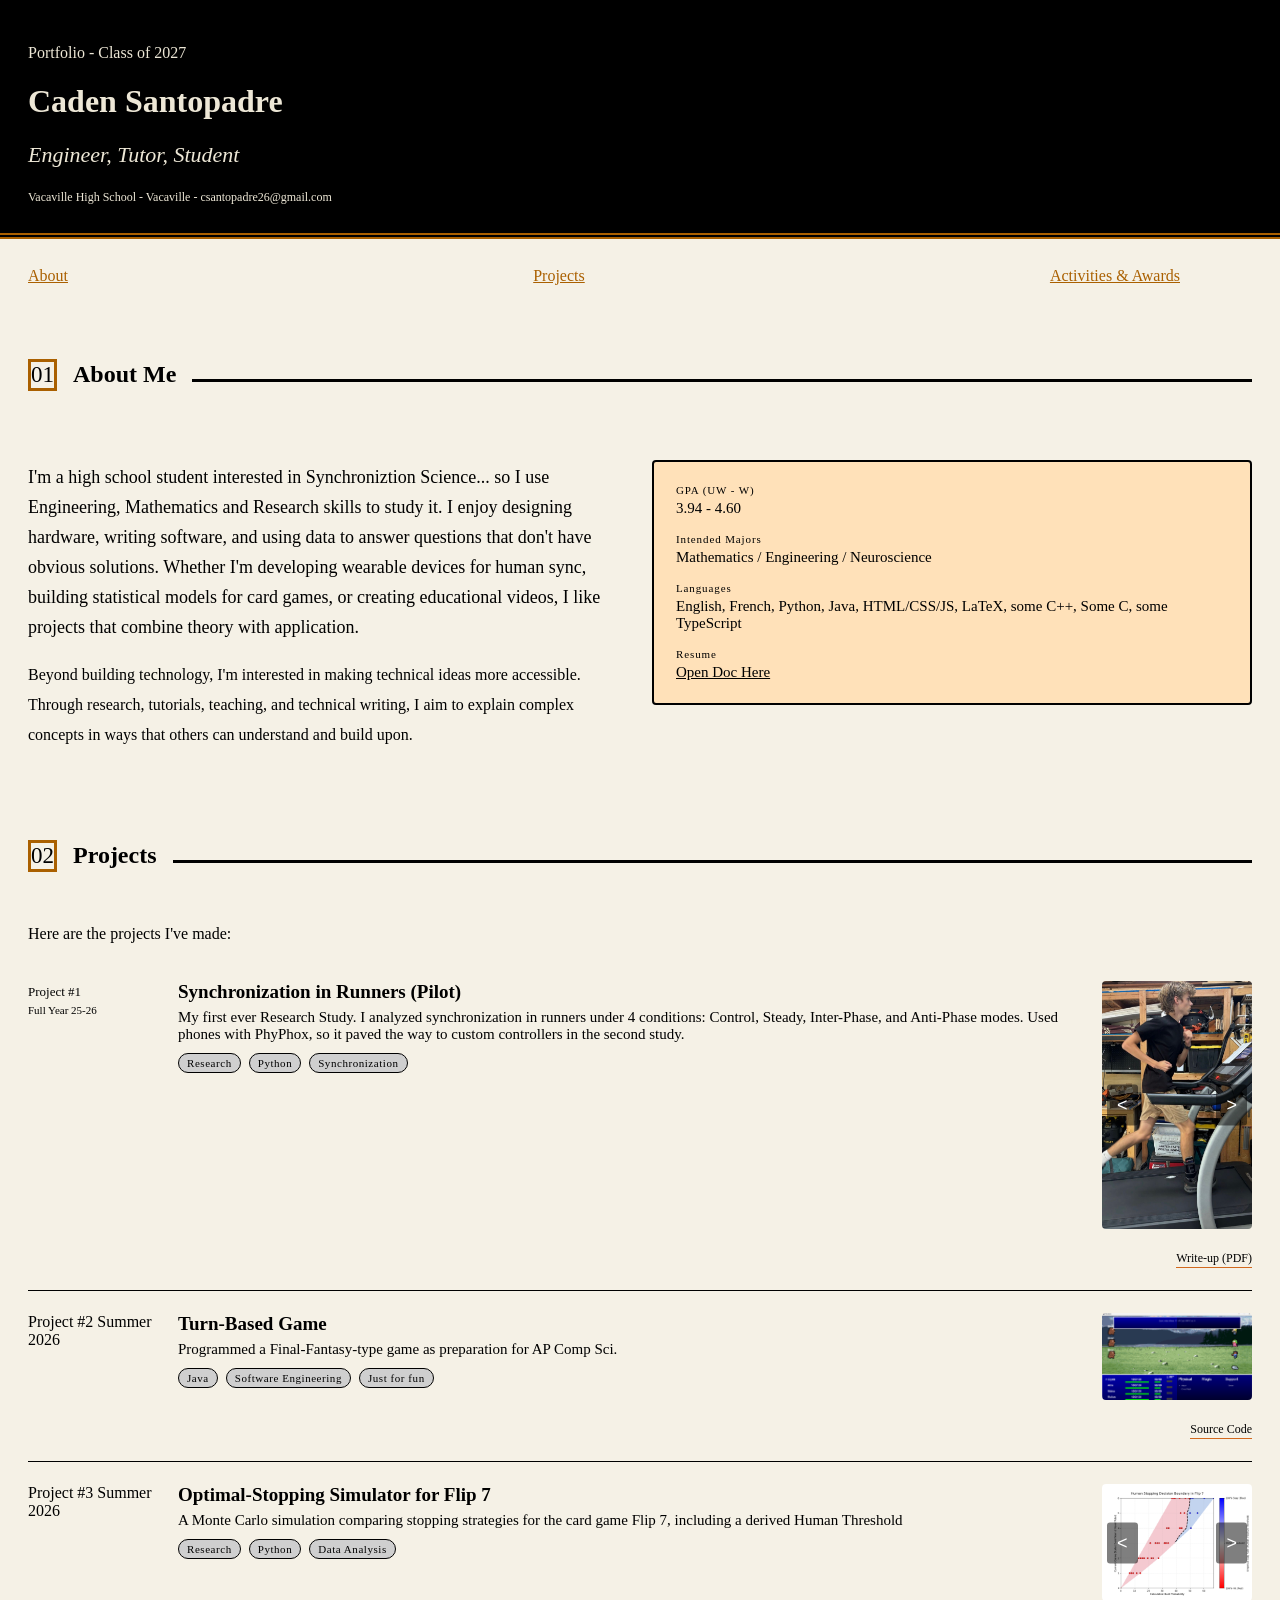
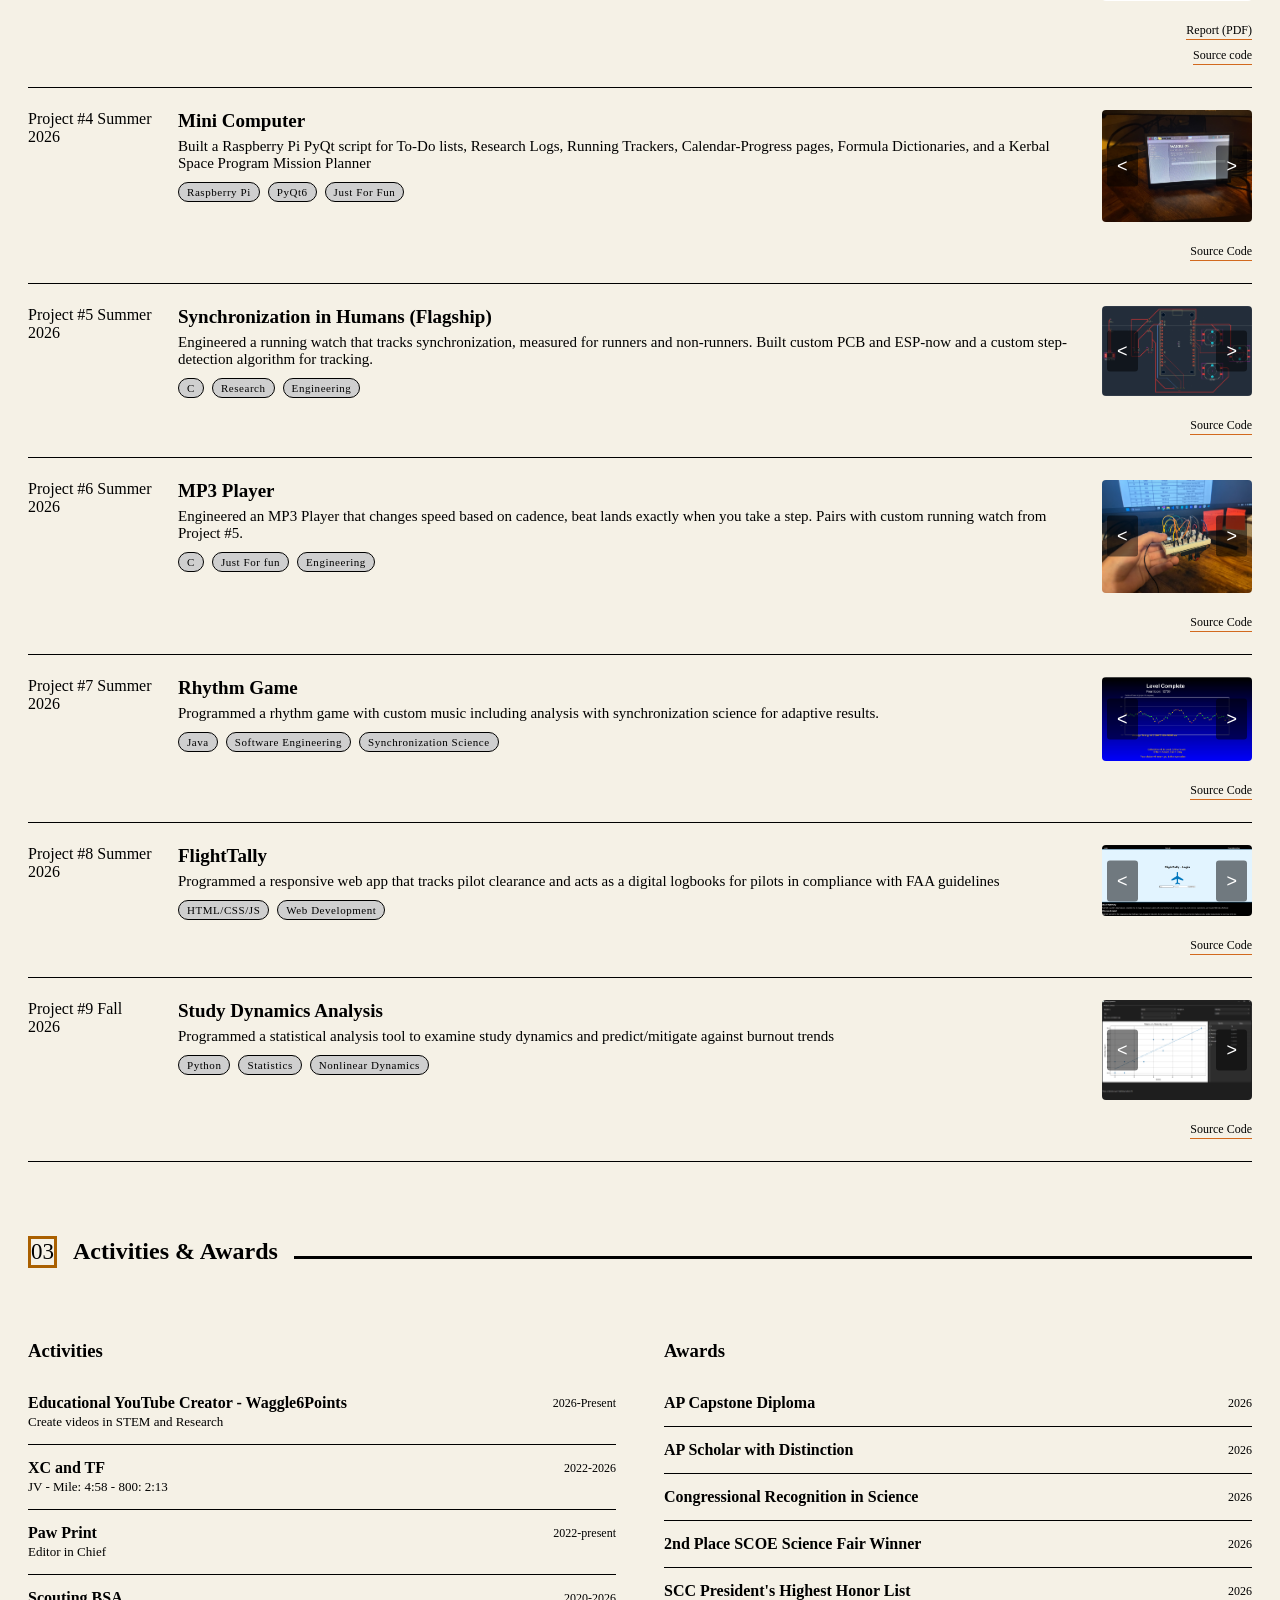
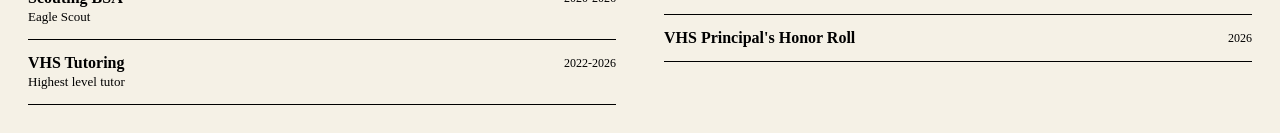
==== commit 290d7483: "added study dynamics and MP3 pictures and ft pics" ====
--- a/index.html
+++ b/index.html
@@ -41,7 +41,7 @@
           and Research skills to study it. I enjoy designing hardware, writing software, and using data to answer
           questions that don't have obvious solutions. Whether I'm developing wearable devices for human sync,
           building statistical models for card games, or creating educational videos, I like projects that combine
-          theory with implementation.</p>
+          theory with application.</p>
                 <p>Beyond building technology, I'm interested in making technical ideas more accessible. Through research,
           tutorials, teaching, and technical writing, I aim to explain complex concepts in ways that others can
           understand and build upon.</p>
@@ -54,10 +54,10 @@
                 <dd>Mathematics / Engineering / Neuroscience</dd>
 
                 <dt>Languages</dt>
-                <dd>English, French, Python, Java, HTML/CSS/JS, LaTeX, some C</dd>
+                <dd>English, French, Python, Java, HTML/CSS/JS, LaTeX, some C++, Some C, some TypeScript</dd>
 
                 <dt>Resume</dt>
-                <dd><a href="No link yet">Open PDF Here</a></dd>
+                <dd><a href="https://docs.google.com/document/d/1SPPIDNqYC3J_T532y11YXF3QUNRSTSHiyAU5JCiJuw0/edit?tab=t.0">Open Doc Here</a></dd>
             </dl>
         </div>
     </div>
@@ -197,8 +197,8 @@
       <div class="entry">
         <div class="code">Project #6 <span class="term">Summer 2026</span></div>
         <div>
-          <h3>Speed-Adjustable MP3 Player</h3>
-          <p>Engineered an MP3 Player that changes speed based on cadence, beat lands exactly when you take a step. Pairs with custom running watch from Project #4.</p>
+          <h3> MP3 Player</h3>
+          <p>Engineered an MP3 Player that changes speed based on cadence, beat lands exactly when you take a step. Pairs with custom running watch from Project #5.</p>
           <div class="tags"><span>C</span><span>Just For fun</span><span>Engineering</span></div>
         </div>
         <div class="right-content">
@@ -207,7 +207,6 @@
             <div class="slides">
               <img src="mp3.png" alt="MP3 1" class="proj-photo active">
               <img src="mp32.png" alt="MP3 2" class="proj-photo">
-              <img src="mp33.png" alt="MP3 3" class="proj-photo">
             </div>
             <button class="next-btn" onclick="moveSlide('slider-6', 1)">&gt;</button>
           </div>
@@ -236,6 +235,54 @@
           </div>
           <div class="links">
             <a href="https://github.com/CadenSantopadre/SyncGame">Source Code</a>
+          </div>
+        </div>
+      </div>
+
+      <!-- Project #8 -->
+      <div class="entry">
+        <div class="code">Project #8 <span class="term">Summer 2026</span></div>
+        <div>
+          <h3>FlightTally</h3>
+          <p>Programmed a responsive web app that tracks pilot clearance and acts as a digital logbooks for pilots in compliance with FAA guidelines</p>
+          <div class="tags"><span>HTML/CSS/JS</span><span>Web Development</span></div>
+        </div>
+        <div class="right-content">
+          <div class="slider-container" id="slider-8">
+            <button class="prev-btn" onclick="moveSlide('slider-8', -1)">&lt;</button>
+            <div class="slides">
+              <img src="flighttally.png" alt="FlightTally 1" class="proj-photo active">
+              <img src="flighttally2.png" alt="FlightTally 2" class="proj-photo">
+            </div>
+            <button class="next-btn" onclick="moveSlide('slider-8', 1)">&gt;</button>
+          </div>
+          <div class="links">
+            <a href="https://github.com/CadenSantopadre/Congressional-App-Challenge">Source Code</a>
+          </div>
+        </div>
+      </div>
+
+      <!--Project #9-->
+      <div class="entry">
+        <div class="code">Project #9 <span class="term">Fall 2026</span></div>
+        <div>
+          <h3>Study Dynamics Analysis</h3>
+          <p>Programmed a statistical analysis tool to examine study dynamics and predict/mitigate against burnout trends</p>
+          <div class="tags"><span>Python</span><span>Statistics</span><span>Nonlinear Dynamics</span></div>
+        </div>
+        <div class="right-content">
+          <div class="slider-container" id="slider-9">
+            <button class="prev-btn" onclick="moveSlide('slider-9', -1)">&lt;</button>
+            <div class="slides">
+              <img src="study.png" alt="Study Dynamics 1" class="proj-photo active">
+              <img src="study3.png" alt="Study Dynamics 3" class="proj-photo">
+              <img src="study4.png" alt="Study Dynamics 4" class="proj-photo">
+              <img src="study2.png" alt="Study Dynamics 2" class="proj-photo">
+            </div>
+            <button class="next-btn" onclick="moveSlide('slider-9', 1)">&gt;</button>
+          </div>
+          <div class="links">
+            <a href="https://github.com/CadenSantopadre/StudyData">Source Code</a>
           </div>
         </div>
       </div>
@@ -268,6 +315,8 @@
         <ul>
             <li><span><span class="name">AP Capstone Diploma</span></span><span class="when">2026</span></li>
             <li><span><span class="name">AP Scholar with Distinction</span></span><span class="when">2026</span></li>
+            <li><span><span class="name">Congressional Recognition in Science</span></span><span class="when">2026</span></li>
+            <li><span><span class="name">2nd Place SCOE Science Fair Winner</span></span><span class="when">2026</span></li>
             <li><span><span class="name">SCC President's Highest Honor List</span></span><span class="when">2026</span></li>
             <li><span><span class="name">VHS Principal's Honor Roll</span></span><span class="when">2026</span></li>
         </ul>
--- a/styles.css
+++ b/styles.css
@@ -1,3 +1,8 @@
+html {
+  scroll-behavior: smooth;
+}
+
+
 body {
     background: #F5F1E6;
     font-family: Verdana;
@@ -207,7 +212,7 @@
 .slider-container {
   position: relative;
   width: 100%;
-  max-width: 300px; /* Match your existing image width */
+  max-width: 300px;
   margin-bottom: 10px;
 }
 
@@ -217,16 +222,15 @@
 }
 
 .slides .proj-photo {
-  display: none; /* Hide all images by default */
+  display: none;
   width: 100%;
   height: auto;
 }
 
 .slides .proj-photo.active {
-  display: block; /* Only show the active image */
-}
-
-/* Arrow Button Styling */
+  display: block;
+}
+
 .prev-btn, .next-btn {
   position: absolute;
   top: 50%;
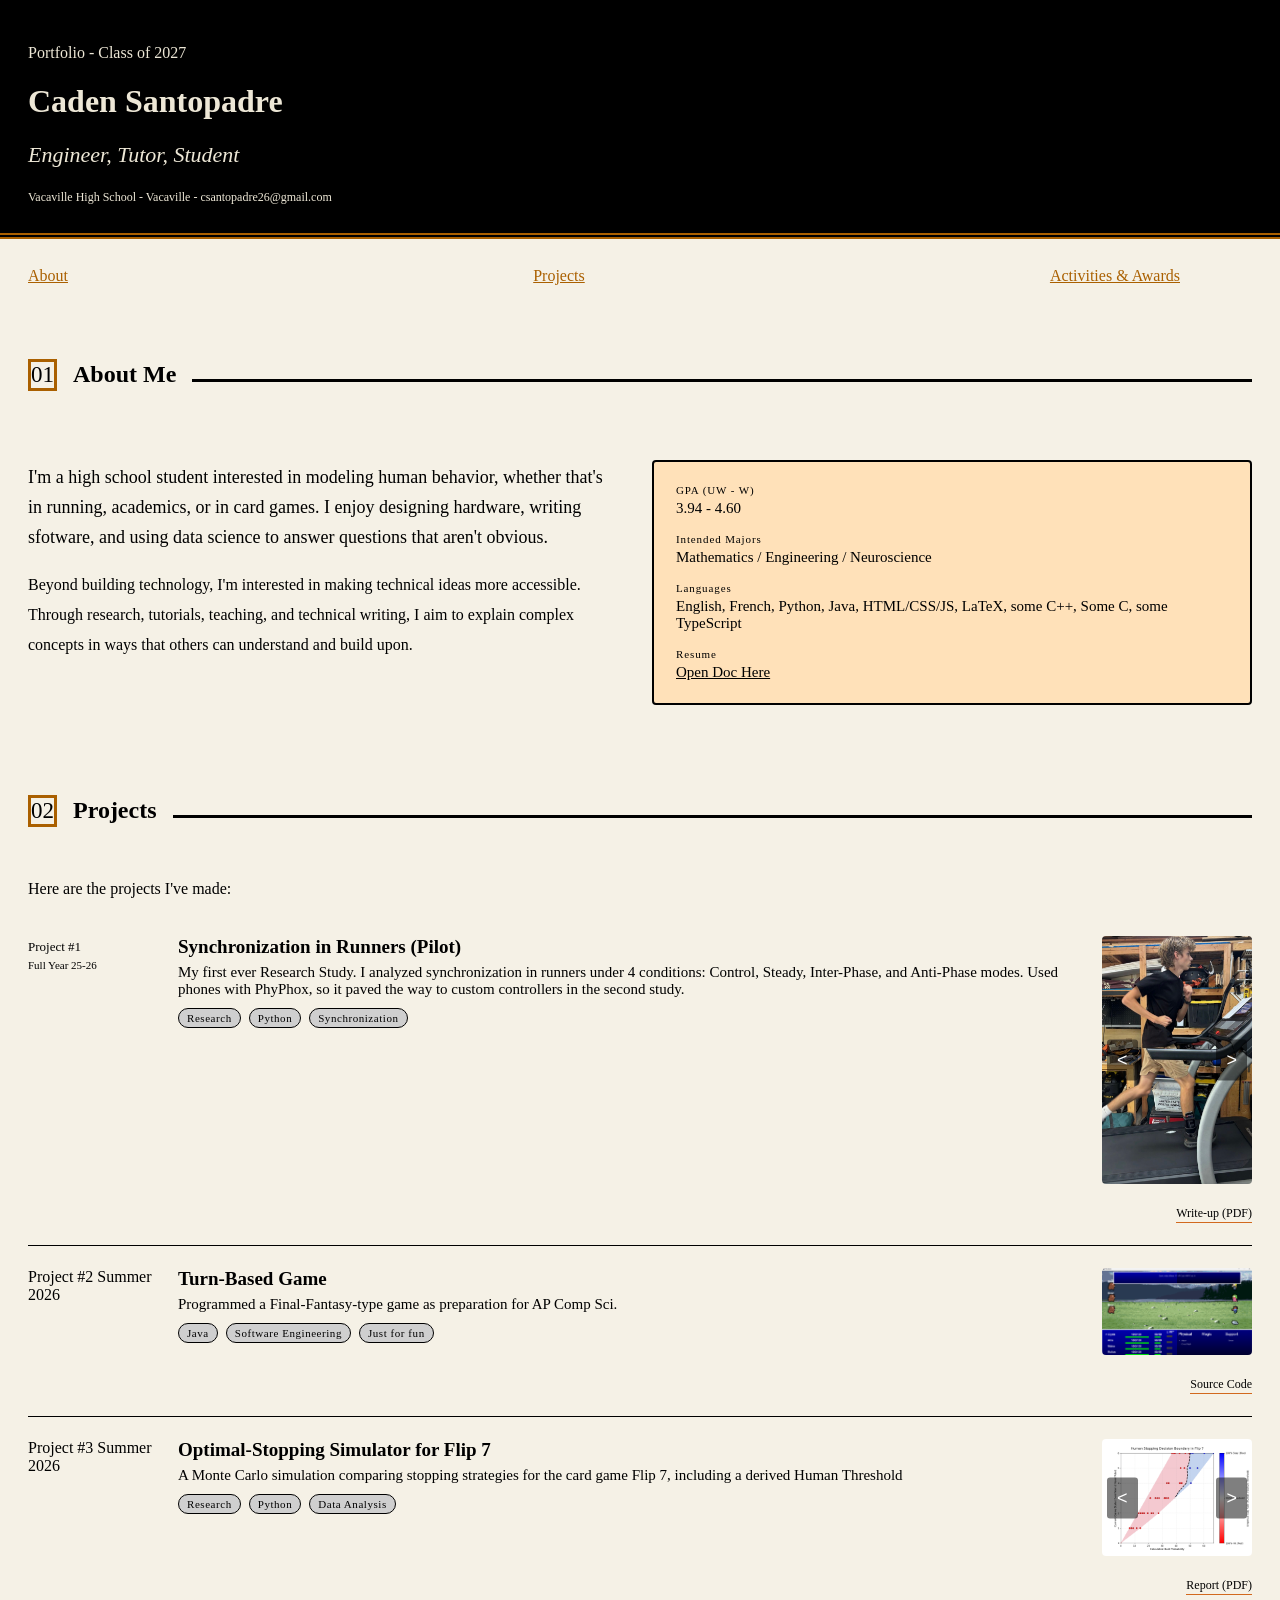
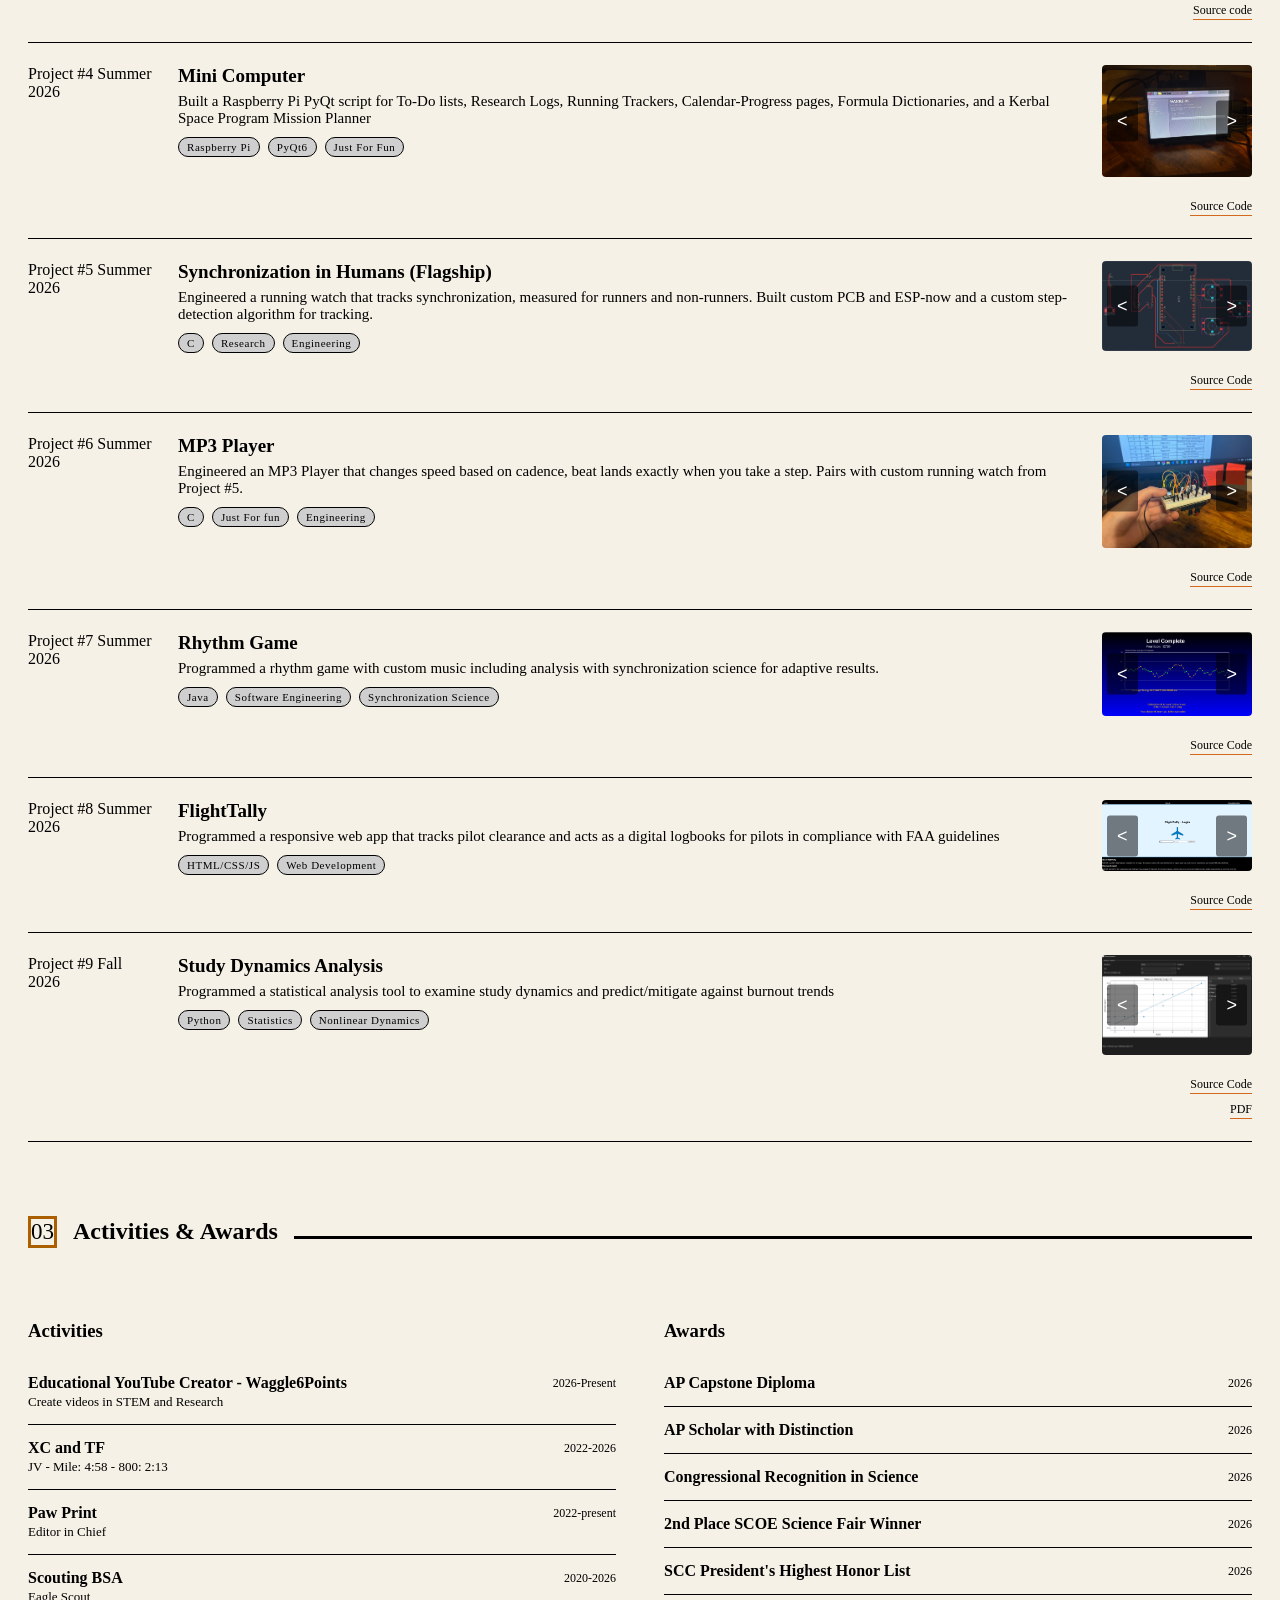
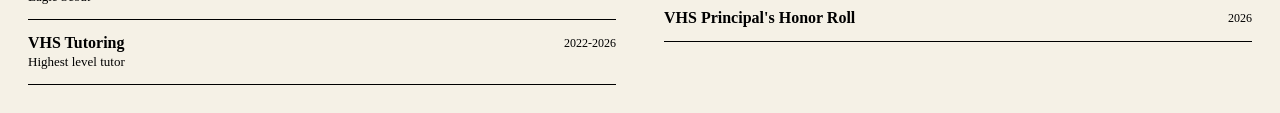
==== commit ad523a83: "Changed about me and added pdf" ====
--- a/index.html
+++ b/index.html
@@ -37,14 +37,13 @@
         </div>
         <div class="about-lr">
             <div class="about-para">
-                <p>I'm a high school student interested in Synchroniztion Science... so I use Engineering, Mathematics
-          and Research skills to study it. I enjoy designing hardware, writing software, and using data to answer
-          questions that don't have obvious solutions. Whether I'm developing wearable devices for human sync,
-          building statistical models for card games, or creating educational videos, I like projects that combine
-          theory with application.</p>
+                <p>I'm a high school student interested in modeling human behavior, whether that's in running,
+                  academics, or in card games. I enjoy designing hardware, writing sfotware, and using data science to
+                  answer questions that aren't obvious.
+                </p>
                 <p>Beyond building technology, I'm interested in making technical ideas more accessible. Through research,
-          tutorials, teaching, and technical writing, I aim to explain complex concepts in ways that others can
-          understand and build upon.</p>
+                  tutorials, teaching, and technical writing, I aim to explain complex concepts in ways that others can
+                  understand and build upon.</p>
             </div>
             <dl class="about-box">
                 <dt>GPA (UW - W)</dt>
@@ -283,6 +282,7 @@
           </div>
           <div class="links">
             <a href="https://github.com/CadenSantopadre/StudyData">Source Code</a>
+            <a href="https://drive.google.com/file/d/1Fj6-9DA_H5Z9arvb3_R0IWhq1cahj7FI/view?usp=sharing">PDF</a>
           </div>
         </div>
       </div>
